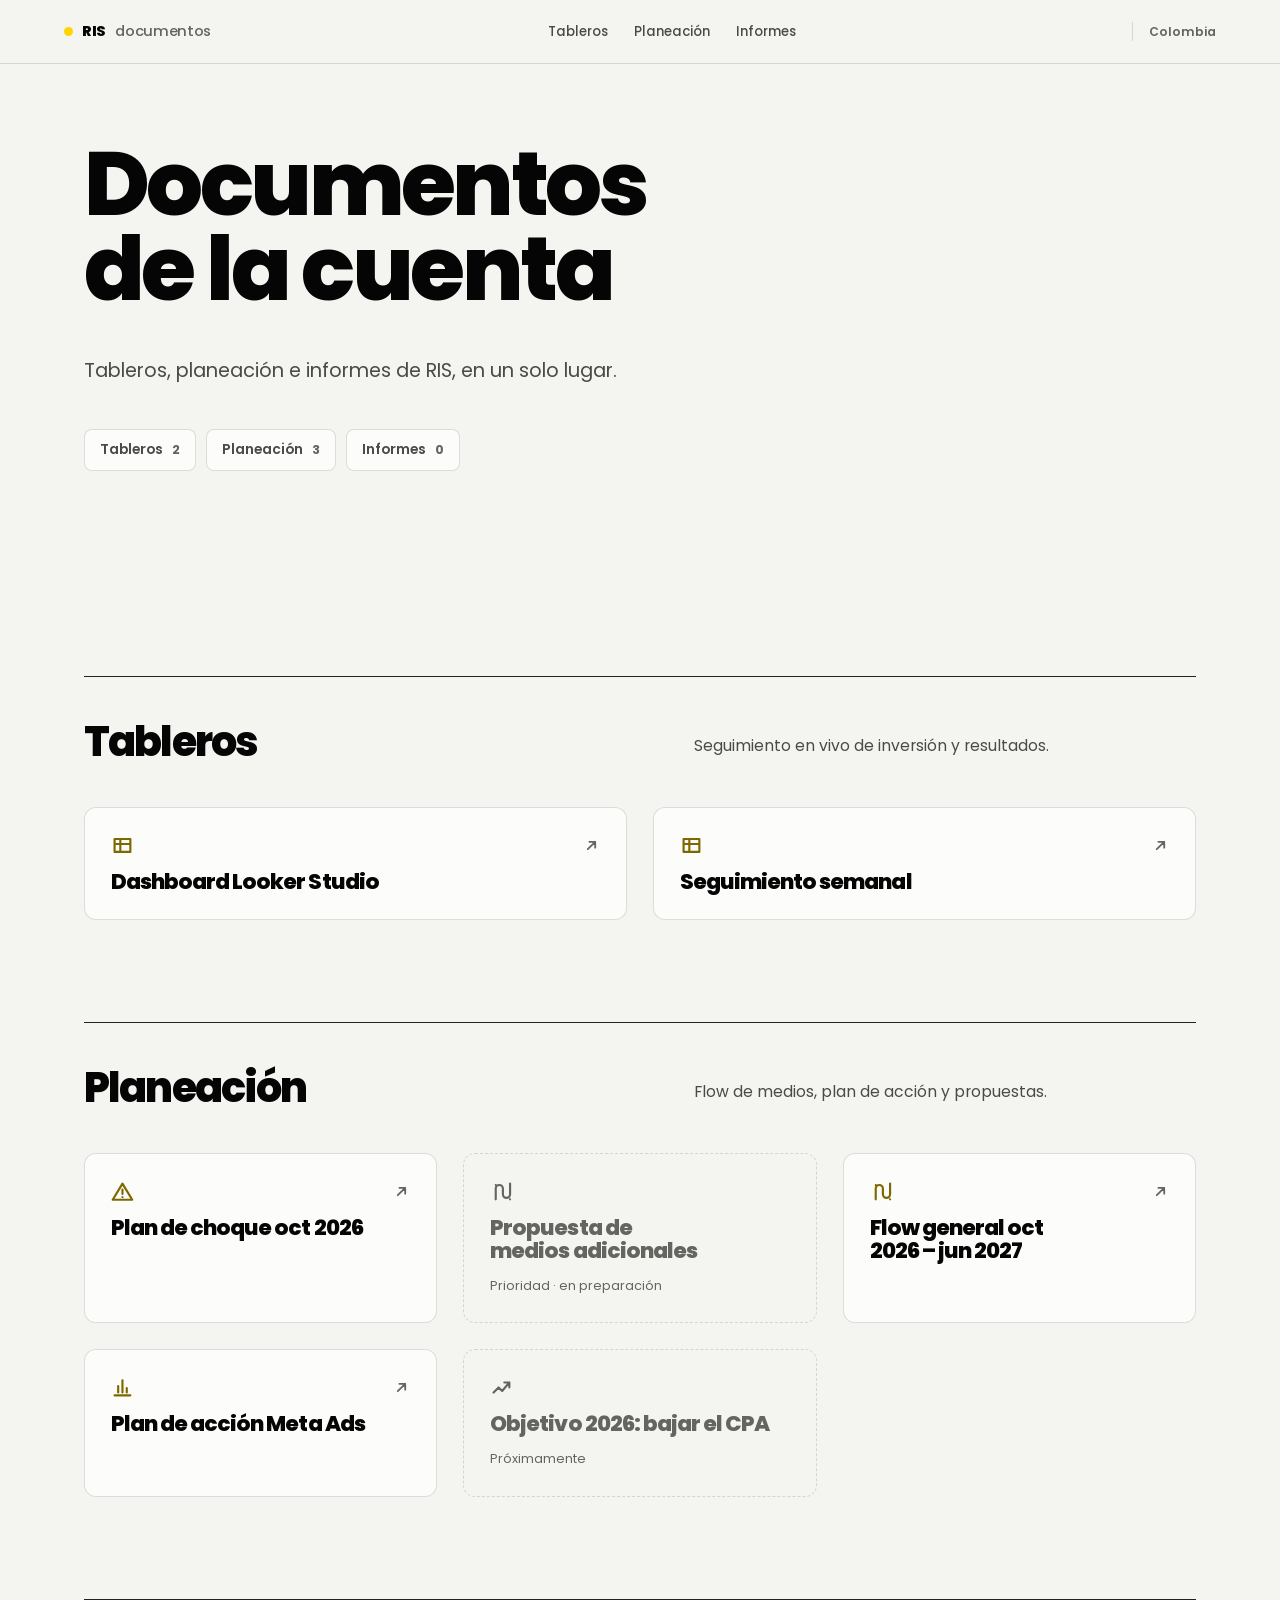
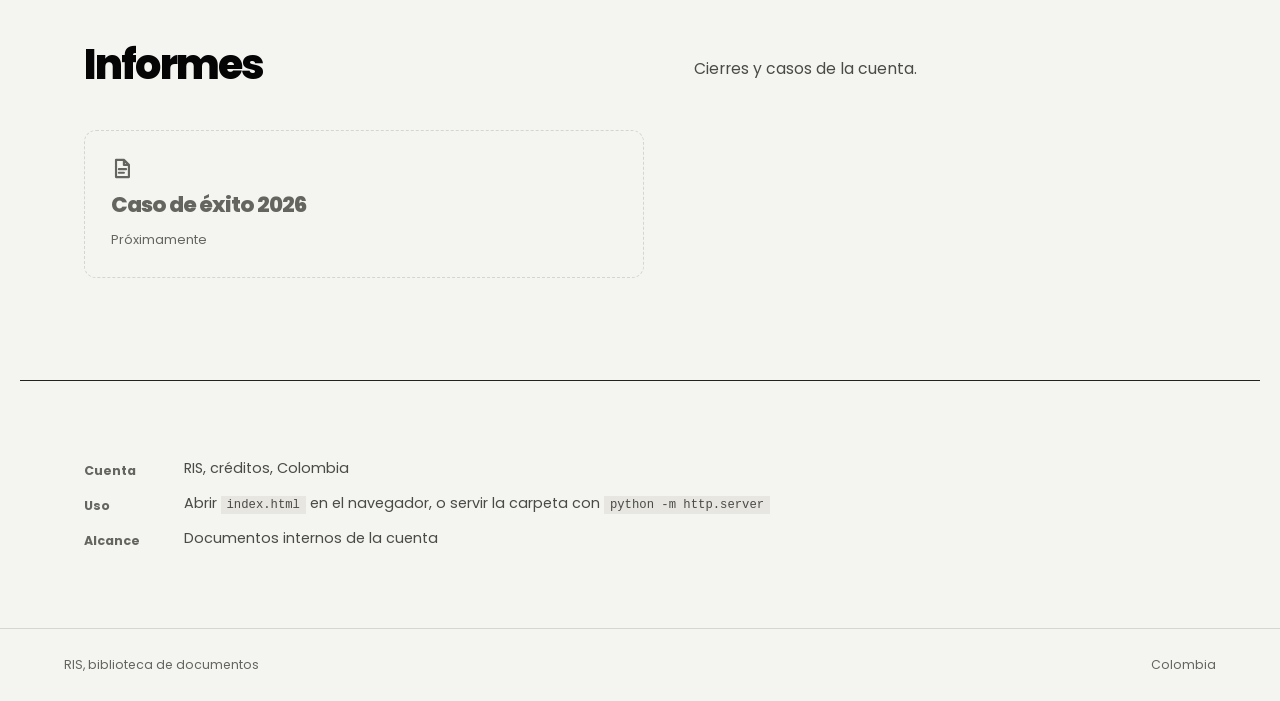
==== index.html @ c2293493 "Agrega el plan de choque de octubre y actualiza los datos del reporte semanal - plan-de-choque.html:" ====
<!doctype html>
<html lang="es">
<head>
  <meta charset="utf-8">
  <meta name="viewport" content="width=device-width, initial-scale=1">
  <meta name="description" content="Índice de los documentos y tableros de la cuenta RIS.">
  <meta name="robots" content="noindex, nofollow">
  <meta name="theme-color" content="#f4f4f1">
  <title>RIS | Documentos</title>
  <link rel="preconnect" href="https://fonts.gstatic.com" crossorigin>
  <link rel="stylesheet" href="https://fonts.googleapis.com/css2?family=Poppins:wght@400;500;600;700;800&display=swap">
  <link rel="stylesheet" href="assets/css/adcom.css">
  <script defer src="assets/js/adcom.js"></script>
<link rel="icon" type="image/png" href="[data-uri]">
</head>
<body>
<a class="skip-link" href="#top">Ir a los documentos</a>

<header class="masthead">
  <a class="wordmark" href="index.html"><i></i>RIS <span>documentos</span></a>
  <nav aria-label="Documentos">
    <a href="#tableros">Tableros</a>
    <a href="#planeacion">Planeación</a>
    <a href="#informes">Informes</a>
  </nav>
  <span class="stamp">Colombia</span>
</header>

<main id="top">

<section class="opening wrap">
  <h1>Documentos de la cuenta</h1>
  <p class="lede">Tableros, planeación e informes de RIS, en un solo lugar.</p>
  <nav class="categorias" aria-label="Categorías de documentos">
    <a href="#tableros">Tableros <b>2</b></a>
    <a href="#planeacion">Planeación <b>5</b></a>
    <a href="#informes">Informes <b>1</b></a>
  </nav>
</section>

<section class="grupo wrap" id="tableros">
  <div class="grupo-head">
    <h2>Tableros</h2>
    <p>Seguimiento en vivo de inversión y resultados.</p>
  </div>

  <div class="shelf">
    <a class="card card-breve" href="https://lookerstudio.google.com/reporting/60560c63-b78a-4e30-a0a8-1d5997f407c4/page/p_zu0jutvzrd" target="_blank" rel="noopener">
      <span class="card-top">
        <svg class="ico ico-lg" aria-hidden="true"><use href="#i-tabla"></use></svg>
        <svg class="ico" aria-hidden="true"><use href="#i-abrir"></use></svg>
      </span>
      <h3>Dashboard Looker Studio</h3>
    </a>

    <a class="card card-breve" href="./reporte-semanal.html">
      <span class="card-top">
        <svg class="ico ico-lg" aria-hidden="true"><use href="#i-tabla"></use></svg>
        <svg class="ico" aria-hidden="true"><use href="#i-abrir"></use></svg>
      </span>
      <h3>Seguimiento semanal</h3>
    </a>
  </div>
</section>

<section class="grupo wrap" id="planeacion">
  <div class="grupo-head">
    <h2>Planeación</h2>
    <p>Flow de medios, plan de acción y propuestas.</p>
  </div>

  <div class="shelf">
    <a class="card card-breve" href="./plan-de-choque.html">
      <span class="card-top">
        <svg class="ico ico-lg" aria-hidden="true"><use href="#i-alerta"></use></svg>
        <svg class="ico" aria-hidden="true"><use href="#i-abrir"></use></svg>
      </span>
      <h3>Plan de choque oct 2026</h3>
    </a>

    <div class="card card-breve is-empty">
      <span class="card-top">
        <svg class="ico ico-lg" aria-hidden="true"><use href="#i-ruta"></use></svg>
      </span>
      <h3>Propuesta de medios adicionales</h3>
      <p>Prioridad · en preparación</p>
    </div>

    <a class="card card-breve" href="./flow-general.html">
      <span class="card-top">
        <svg class="ico ico-lg" aria-hidden="true"><use href="#i-ruta"></use></svg>
        <svg class="ico" aria-hidden="true"><use href="#i-abrir"></use></svg>
      </span>
      <h3>Flow general oct 2026 – jun 2027</h3>
    </a>

    <a class="card card-breve" href="./ris-meta-credit-action-plan.html">
      <span class="card-top">
        <svg class="ico ico-lg" aria-hidden="true"><use href="#i-grafico"></use></svg>
        <svg class="ico" aria-hidden="true"><use href="#i-abrir"></use></svg>
      </span>
      <h3>Plan de acción Meta Ads</h3>
    </a>

    <div class="card card-breve is-empty">
      <span class="card-top">
        <svg class="ico ico-lg" aria-hidden="true"><use href="#i-tendencia"></use></svg>
      </span>
      <h3>Objetivo 2026: bajar el CPA</h3>
      <p>Próximamente</p>
    </div>
  </div>
</section>

<section class="grupo wrap" id="informes">
  <div class="grupo-head">
    <h2>Informes</h2>
    <p>Cierres y casos de la cuenta.</p>
  </div>

  <div class="shelf">
    <div class="card card-breve is-empty">
      <span class="card-top">
        <svg class="ico ico-lg" aria-hidden="true"><use href="#i-documento"></use></svg>
      </span>
      <h3>Caso de éxito 2026</h3>
      <p>Próximamente</p>
    </div>
  </div>
</section>

<section class="colophon wrap">
  <dl>
    <dt>Cuenta</dt><dd>RIS, créditos, Colombia</dd>
    <dt>Uso</dt>
    <dd>Abrir <code>index.html</code> en el navegador, o servir la carpeta con
    <code>python -m http.server</code></dd>
    <dt>Alcance</dt>
    <dd>Documentos internos de la cuenta</dd>
  </dl>
</section>

</main>

<footer class="footer">
  <span>RIS, biblioteca de documentos</span>
  <span>Colombia</span>
</footer>

</body>
</html>
---- assets/css/adcom.css ----
/* ============================================================================
   Sistema de diseño Adcom · documentos de cliente
   ----------------------------------------------------------------------------
   Poppins, el amarillo de Adcom, y DOS SUELOS: papel o tinta.

   Cada documento elige uno, en el <html>:

     <html lang="es">                      papel  (el suelo por defecto)
     <html lang="es" data-suelo="tinta">   tinta

   Los dos vienen de la casa: el framework del área digital es tinta, genius
   es papel. La estructura, la escala, los contenedores, el índice y el
   vocabulario son idénticos en los dos. Solo cambia el juego de tokens.

   LO QUE SIGUE PROHIBIDO es alternar dentro de un documento. Ese era el
   defecto de raza: oscuro, claro, oscuro, y el lector sentía que lo habían
   cambiado de sitio. Para un único momento invertido está `.slab`, una vez
   por documento, y en tinta se invierte al revés solo.

   ESTE ARCHIVO ES LA FUENTE DE VERDAD. Vive en adcom/sistema/adcom.css.
   Las copias en cada repo (assets/css/adcom.css) se generan con sync.ps1.
   No edites una copia: se sobrescribe en el siguiente sync.

   Cómo hacer un ajuste: DESIGN.md, sección "Cómo cambiar algo".
   El archivo tiene dos mitades:
     1. El vocabulario canónico. Es lo que se escribe en documentos nuevos.
     2. La capa de compatibilidad (al final). Neutraliza los nombres de clase
        de los informes viejos, para migrarlos sin reescribir su HTML.
   ========================================================================= */

/* @tokens:inicio — desde aquí hasta @tokens:fin, sync.ps1 extrae
   assets/css/adcom-tokens.css: SOLO los tokens, sin una sola regla de
   componente ni de elemento. Es lo que enlazan los documentos legados, que
   traen su propio CSS completo y no pueden recibir encima el `table`, el
   `img` ni el `h1..h4` del sistema sin que se les mueva el suelo.
   No metas reglas aquí dentro: se copian a los catorce repos. */
:root{
  /* --- marca Adcom (bloqueada, idéntica en los dos suelos) ---
     El amarillo viene del framework del área digital, que es la declaración
     canónica de la marca. Coincide con genius. El #FFC000 que aparece en
     gana, uan, yajuego y westfield es deriva y se corrige al migrar. */
  --accent:#ffd400;
  --accent-hi:#ffdf3d;          /* el amarillo al pasar el cursor */
  --accent-ink:#3d3300;         /* texto SOBRE el amarillo · 8.8:1 en los dos */

  /* ======================= SUELO PAPEL (por defecto) =======================
     Contrastes medidos, no estimados. */
  --ground:#f4f4f1;
  --fg:#050505;                 /* 18.5:1 */
  --fg-secondary:#4a4a47;       /* 8.1:1 · prosa secundaria, pasa AAA */
  --fg-muted:#656560;           /* 5.3:1 sobre el suelo y 4.7:1 sobre --sunken.
                                   Tiene que pasar en las dos: las etiquetas
                                   viven también en filas y listas activas. */
  --raised:#fcfcfa;             /* superficie elevada: la ficha */
  --sunken:#e7e6e1;             /* superficie hundida: la pista de una barra */
  --rule:rgba(5,5,5,.13);       /* regla que separa sin llamar la atención */
  --rule-strong:rgba(5,5,5,.88);/* regla que abre una sección */
  --scroll-thumb:#c6c5be;

  /* Sobre papel el amarillo de marca da 1.3:1: es inservible como texto o
     como relleno de barra. Para eso existe --accent-fg. */
  --accent-fg:#7d6800;          /* el amarillo cuando es dato o texto · 4.9:1 */
  --neg:#c2261c;                /* 5.3:1 · el dato que está mal */
  --pos:#16693a;                /* 6.1:1 · el dato que está bien */

  /* el único momento invertido de la página: el otro suelo */
  --inv-ground:#050505;
  --inv-fg:#f4f4f1;
  --inv-secondary:#aaa9a4;
  --inv-rule:rgba(244,244,241,.18);
  --inv-rule-strong:rgba(244,244,241,.85);
  --inv-accent:#ffd400;         /* sobre el slab oscuro el amarillo da 14.2:1 */

  /* --- escala de gráfico (reservada) ---
     Tres ranuras categóricas para un gráfico de varias series. NO es la
     marca: el amarillo no entra aquí, porque el lector no sabría cuándo el
     amarillo significa Adcom y cuándo significa "serie 2".
     Validada sobre todos los pares: ver DESIGN.md. */
  --serie-1:#2a78d6;
  --serie-2:#eb6834;
  --serie-3:#1baf7a;
  --serie-fg:#050505;           /* texto encima de una serie · 6.4 / 4.6 / 7.2:1 */

  /* --- rampa secuencial ---
     Para un ORDEN, no para identidades: un embudo, una escala de intensidad,
     una serie de etapas. Corre del suelo hacia el primer plano.
     Regla de texto, idéntica en los dos suelos porque la rampa siempre va en
     la misma dirección: los pasos 1 a 3 llevan --fg, el paso 4 lleva --ground.
     Medido en papel: 16.3, 11.5, 7.1 y 8.1:1. */
  --ramp-1:#e7e6e1;
  --ramp-2:#c4c3bc;
  --ramp-3:#9a9992;
  --ramp-4:#4a4a47;

  /* --- el shell de navegación lateral ---
     Mueble persistente, no contenido: los documentos de educación con menú
     lateral (rutas, tableros) llevan un riel de navegación fijo que NO seguía
     el suelo del documento en el original (sidebar negra con .main blanco), y
     aquí tampoco lo sigue. No es el mismo concepto que `.slab` — el slab es un
     momento de contenido, una vez por documento; el shell es la estructura de
     navegación, siempre presente mientras el documento tiene menú lateral.
     Contraste medido: 17.6:1, 5.6:1, 13.6:1. */
  --shell-bg:#0d0d0c;
  --shell-fg:#f4f4f1;
  --shell-fg-muted:#8a8a86;
  --shell-rule:rgba(244,244,241,.12);
  --shell-active:rgba(244,244,241,.08);

  /* --- forma ---
     Un sistema de forma con dos roles declarados, no una mezcla al gusto:
       superficies y medios  ->  --radius
       controles compactos   ->  --radius-sm
       marcas de dato        ->  0, siempre (una barra cuadrada mide mejor)
     Viene del framework del área digital (20/12px), un poco más contenido. */
  --radius:12px;
  --radius-sm:8px;

  /* --- piso tipografico ---
     Nada funcional por debajo de --fs-min, y nada de prosa por debajo de
     --fs-body-min. No era regla escrita y los informes bajaban a 9.5px en
     cabeceras de tabla y etiquetas de eje: ilegible en pantalla y peor
     impreso. El piso se fija en rem para que respete el zoom del navegador. */
  --fs-min:.75rem;              /* 12px · etiquetas, cabeceras, ejes */
  --fs-body-min:.8rem;          /* 12.8px · prosa, notas al pie, subtextos.
                                   Era .82rem. Se baja a .8 porque es lo que
                                   usa raza en sus notas de ficha, y dos
                                   decimas de pixel no son una diferencia de
                                   legibilidad: tener DOS valores para el
                                   mismo piso si lo es. */         /* 13px · prosa, notas al pie, subtextos */

  /* --- escala de titular ---
     El techo son 6rem y el tracking no baja de -.04em: por debajo de ahí las
     letras pierden su forma. Se llega a "fuerte" con TAMAÑO y peso, y con
     copy corto, no apretando el tracking. */
  --fs-display:clamp(2.6rem,7vw,6rem);
  --tk-display:-.04em;
  --lh-display:.95;


  /* --- escala de espacio ---
     Siete pasos, y cada uno tiene un trabajo. Antes había 67 valores
     verticales distintos, 40 de ellos clamp(): pares como
     clamp(18px,2.4vw,26px) y clamp(16px,2vw,26px) hacían lo mismo con 2px de
     diferencia, invisibles para el lector y caros de mantener.

     Es el mismo arreglo que el framework del área digital hizo con su
     tipografía, por la misma razón.

     La regla de jerarquía: más espacio ARRIBA de un encabezado que abajo.
     Una sección abre con --s-7 y separa su encabezado del contenido con
     --s-5, así que la apertura siempre gana. */
  --s-1:4px;                     /* dentro de una línea: icono a texto */
  --s-2:8px;                     /* dentro de un grupo: etiqueta a dato */
  --s-3:14px;                    /* elemento a elemento dentro de una ficha */
  --s-4:clamp(18px,2.4vw,26px);  /* ficha a ficha, fila a fila */
  --s-5:clamp(26px,3.4vw,44px);  /* bloque a bloque, encabezado a contenido */
  --s-6:clamp(44px,6vw,84px);    /* apertura de una sección o de una portada */
  --s-7:clamp(72px,8vw,128px);   /* entre franjas */
  --s-col:clamp(24px,4vw,64px);  /* separación entre columnas anchas */

  /* --- la tipografía ---
     Va como token para que viaje a la capa adoptable: es la señal más
     visible de que un documento es de la casa, y era justo la que no
     llegaba a los documentos que solo pueden recibir tokens. */
  --fuente:Poppins,ui-sans-serif,-apple-system,"Segoe UI",sans-serif,
    "Segoe UI Emoji","Apple Color Emoji","Noto Color Emoji";
  --fuente-mono:ui-monospace,SFMono-Regular,Menlo,Consolas,monospace;

  /* --- medida y ritmo (idéntico en los dos suelos) --- */
  --measure:68ch;               /* medida de lectura */
  --gutter:clamp(20px,5vw,72px);
  --max:1240px;
  --step:var(--s-7);            /* alias heredado del paso de franja */
  --ease:cubic-bezier(.2,.7,.3,1);
  color-scheme:light;

  /* --- alias heredados ---
     El vocabulario se escribió con --ink y --paper. Se quedan como alias de
     los roles para no reescribir catorce repos, y para que un documento que
     cambia de suelo funcione sin tocar una línea de su CSS propio. */
  --ink:var(--fg);
  --paper:var(--ground);
  --ink-secondary:var(--fg-secondary);
  --ink-muted:var(--fg-muted);
  --accent-deep:var(--accent-fg);
  --inv-text:var(--inv-fg);
  /* --- enfasis del titular ---
     Se declara como token, no como selector de ancestro: el valor que
     hereda un <em> es el del suelo MAS CERCANO, que es justo lo que
     hace falta en un documento con franjas de los dos suelos. */
  --em-fg:var(--fg);
  --em-bg:linear-gradient(transparent 58%, var(--accent) 58%);
  --em-pad:.06em

}

/* Suelo papel declarado a mano: hace falta para una franja clara dentro de un
   documento en tinta. Repite los valores de :root a propósito, porque una
   franja no puede depender de cuál sea el suelo de la página que la contiene. */
[data-suelo="papel"],[data-roles="papel"],.section-light,.s-light{
  --ground:#f4f4f1;
  --fg:#050505;
  --fg-secondary:#4a4a47;
  --fg-muted:#656560;
  --raised:#fcfcfa;
  --sunken:#e7e6e1;
  --rule:rgba(5,5,5,.13);
  --rule-strong:rgba(5,5,5,.88);
  --scroll-thumb:#c6c5be;
  --accent-fg:#7d6800;
  --neg:#c2261c;
  --pos:#16693a;
  --inv-ground:#050505;
  --inv-fg:#f4f4f1;
  --inv-secondary:#aaa9a4;
  --inv-rule:rgba(244,244,241,.18);
  --inv-rule-strong:rgba(244,244,241,.85);
  --inv-accent:#ffd400;
  --serie-1:#2a78d6;
  --serie-2:#eb6834;
  --serie-3:#1baf7a;
  --serie-fg:#050505;
  --ramp-1:#e7e6e1;
  --ramp-2:#c4c3bc;
  --ramp-3:#9a9992;
  --ramp-4:#4a4a47;
  color-scheme:light;
  /* Los alias se REDECLARAN en cada suelo a proposito. Un alias es una
     sustitucion que se resuelve donde se declara: si solo vive en :root,
     su valor queda congelado en el suelo de la raiz y una franja del otro
     suelo lo hereda ya resuelto, con el color contrario. */
  --ink:var(--fg);
  --paper:var(--ground);
  --ink-secondary:var(--fg-secondary);
  --ink-muted:var(--fg-muted);
  --accent-deep:var(--accent-fg);
  --inv-text:var(--inv-fg);
  /* --- enfasis del titular ---
     Se declara como token, no como selector de ancestro: el valor que
     hereda un <em> es el del suelo MAS CERCANO, que es justo lo que
     hace falta en un documento con franjas de los dos suelos. */
  --em-fg:var(--fg);
  --em-bg:linear-gradient(transparent 58%, var(--accent) 58%);
  --em-pad:.06em
}

/* ========================== SUELO TINTA ===================================
   Los mismos roles, resueltos contra un suelo oscuro. Se activa con
   data-suelo="tinta" en el <html>. Nada más cambia. */
[data-suelo="tinta"],[data-roles="tinta"],.section-dark,.s-dark{
  --ground:#050505;
  --fg:#f4f4f1;                 /* 18.5:1 · nunca #fff puro */
  --fg-secondary:#aaa9a4;       /* 8.7:1 · el mismo que usa el .slab de genius */
  --fg-muted:#949289;           /* 6.5:1 sobre el suelo y 4.9:1 sobre --sunken */
  --raised:#141413;
  --sunken:#262624;
  --rule:rgba(244,244,241,.18);
  --rule-strong:rgba(244,244,241,.85);
  --scroll-thumb:#3a3a37;

  /* Aquí el amarillo de marca YA es legible: 14.2:1 sobre el suelo. El
     amarillo de dato y el de marca son el mismo, y por eso este suelo se ve
     más asertivo que el papel. Es la razón de ser de este suelo. */
  --accent-fg:var(--accent);
  --neg:#ff6b6b;                /* 7.3:1 · #c2261c se queda en 3.5:1 aquí */
  --pos:#2fb574;                /* 7.7:1 · #16693a se queda en 3.0:1 aquí */

  --inv-ground:#f4f4f1;
  --inv-fg:#050505;
  --inv-secondary:#4a4a47;
  --inv-rule:rgba(5,5,5,.16);
  --inv-rule-strong:rgba(5,5,5,.88);
  --inv-accent:#7d6800;         /* aquí el slab es CLARO: el amarillo de marca
                                   daría 1.3:1 encima, así que va el profundo */

  /* los mismos tres hues, escalonados para el suelo oscuro */
  --serie-1:#3987e5;
  --serie-2:#d95926;
  --serie-3:#199e70;
  --serie-fg:#050505;           /* 5.6 / 5.3 / 6.0:1 */

  /* la misma rampa, del suelo oscuro hacia el primer plano claro.
     Medido: 13.8, 9.7, 4.9 y 8.7:1 con la misma regla de texto. */
  --ramp-1:#262624;
  --ramp-2:#3f3e3b;
  --ramp-3:#6b6a64;
  --ramp-4:#aaa9a4;

  color-scheme:dark;
  /* Los alias se REDECLARAN en cada suelo a proposito. Un alias es una
     sustitucion que se resuelve donde se declara: si solo vive en :root,
     su valor queda congelado en el suelo de la raiz y una franja del otro
     suelo lo hereda ya resuelto, con el color contrario. */
  --ink:var(--fg);
  --paper:var(--ground);
  --ink-secondary:var(--fg-secondary);
  --ink-muted:var(--fg-muted);
  --accent-deep:var(--accent-fg);
  --inv-text:var(--inv-fg);
  /* Aqui el amarillo si puede ser texto: 14.2:1 sobre el suelo. Es el
     enfasis que tenia el raza original. */
  --em-fg:var(--accent);
  --em-bg:none;
  --em-pad:0
}
/* @tokens:fin */

/* ---------------------------------------------------------------- base --- */
*,*::before,*::after{box-sizing:border-box}
html{-webkit-text-size-adjust:100%}
@media (prefers-reduced-motion:no-preference){ html{scroll-behavior:smooth} }

body{
  margin:0;
  background:var(--paper);
  color:var(--ink);
  font-family:var(--fuente);
  font-size:17px;
  line-height:1.6;
  -webkit-font-smoothing:antialiased
}

/* Las superficies que no dibujamos también son parte del diseño.
   Selección, caret, scrollbar y anillo de foco vienen con defaults del
   navegador que no pertenecen a ningún sistema. Se visten desde la paleta. */
::selection{background:var(--accent); color:var(--accent-ink)}
html{caret-color:var(--ink); accent-color:var(--ink)}
::-webkit-scrollbar{width:12px; height:12px}
::-webkit-scrollbar-track{background:var(--sunken)}
::-webkit-scrollbar-thumb{background:var(--scroll-thumb); border:3px solid var(--sunken); border-radius:99px}
::-webkit-scrollbar-thumb:hover{background:var(--ink-secondary)}
html{scrollbar-color:var(--scroll-thumb) var(--sunken); scrollbar-width:thin}
:focus-visible{outline:2px solid var(--ink); outline-offset:3px; border-radius:2px}

img{display:block; max-width:100%}
h1,h2,h3,h4{margin:0; font-weight:800; letter-spacing:-.045em; line-height:1.03; text-wrap:balance}
p{margin:0; text-wrap:pretty}
strong,b{font-weight:700}
a{color:inherit; text-decoration-thickness:1px; text-underline-offset:3px}
button,input,select,textarea{font:inherit}
.tnum{font-variant-numeric:tabular-nums}
.sr-only{position:absolute; width:1px; height:1px; padding:0; margin:-1px;
  overflow:hidden; clip:rect(0 0 0 0); white-space:nowrap; border:0}

/* Que las anclas de categoría no queden debajo de la cabecera fija. */
[id]{scroll-margin-top:88px}

.skip-link{
  position:fixed; top:10px; left:10px; z-index:120; transform:translateY(-180%);
  background:var(--accent); color:var(--accent-ink); padding:12px 18px;
  border-radius:var(--radius-sm);
  font-weight:600; font-size:.85rem; text-decoration:none
}
.skip-link:focus{transform:translateY(0)}

/* ------------------------------------------------------------- cabecera --- */
.masthead{
  position:sticky; top:0; z-index:60;
  display:flex; align-items:center; justify-content:space-between; gap:24px;
  height:64px; padding-inline:var(--gutter);
  background:color-mix(in srgb, var(--paper) 86%, transparent);
  backdrop-filter:blur(14px); -webkit-backdrop-filter:blur(14px);
  border-bottom:1px solid var(--rule)
}
.wordmark{
  display:inline-flex; align-items:center; gap:9px; text-decoration:none;
  font-weight:800; font-size:.92rem; letter-spacing:-.02em; white-space:nowrap
}
.wordmark i{width:9px; height:9px; border-radius:50%; background:var(--accent); flex:0 0 auto}
.wordmark img{height:20px; width:auto; flex:0 0 auto}
.wordmark span{color:var(--ink-muted); font-weight:500}
.masthead nav{display:flex; gap:var(--s-4); font-size:.83rem; font-weight:500; min-width:0}
.masthead nav a{color:var(--ink-secondary); text-decoration:none; white-space:nowrap;
  transition:color .2s var(--ease)}
.masthead nav a:hover{color:var(--ink)}
.masthead nav a[aria-current]{color:var(--ink); font-weight:700}
.masthead .stamp{font-size:.76rem; font-weight:600; color:var(--ink-muted);
  border-left:1px solid var(--rule); padding-left:16px; white-space:nowrap}
@media (max-width:1000px){ .masthead nav{display:none} }
@media (max-width:520px){ .masthead .stamp{display:none} }

/* volver al índice desde un documento interno */
.al-indice{
  display:inline-flex; align-items:center; gap:8px; text-decoration:none;
  font-size:.82rem; font-weight:700; color:var(--ink-secondary);
  transition:color .2s var(--ease)
}
.al-indice:hover{color:var(--ink)}

/* --------------------------------------------------------------- iconos ---
   Iconos DIBUJADOS, no glifos. Un `↗` o un `!` de texto se renderiza con la
   fuente de cada sistema: cambia de peso, de tamaño y a veces sale en color de
   emoji. Un icono del sistema tiene un solo trazo y hereda el color del texto.

   El juego vive en adcom.js, que inyecta un <symbol> por icono una sola vez.
   Se usa así, y el rótulo de texto SIEMPRE va al lado:

     <span class="go">Abrir <svg class="ico" aria-hidden="true">
       <use href="#i-abrir"></use></svg></span>

   Si el JS no corre no hay icono, y no pasa nada: son decorativos y el texto
   dice lo mismo. Por eso van aria-hidden y nunca solos. */
.ico{
  width:1em; height:1em; flex:0 0 auto;
  fill:none; stroke:currentColor; stroke-width:1.7;
  stroke-linecap:round; stroke-linejoin:round;
  vertical-align:-.12em
}
.ico-sm{width:.85em; height:.85em}
.ico-lg{width:1.35em; height:1.35em; stroke-width:1.5}

/* -------------------------------------------------------------- botones ---
   Rectangulares, como todo el sistema. El primario es tinta llena (papel
   sobre tinta, 18.5:1); el fantasma es una regla. Ninguno usa el amarillo
   de fondo: a 1.3:1 el borde del botón desaparecería. */
.button{
  display:inline-flex; align-items:center; justify-content:center; gap:10px;
  min-height:46px; padding:0 20px; border:1px solid var(--ink);
  border-radius:var(--radius-sm);
  font-size:.86rem; font-weight:700; text-decoration:none; cursor:pointer;
  white-space:nowrap;
  transition:background .2s var(--ease), color .2s var(--ease)
}
.button-primary{background:var(--accent); border-color:var(--accent); color:var(--accent-ink)}
.button-primary:hover{background:var(--accent-hi); border-color:var(--accent-hi)}
.button-ghost{background:none; color:var(--ink)}
.button-ghost:hover{background:var(--sunken)}
.button[disabled]{opacity:.45; cursor:not-allowed}
.acciones{display:flex; flex-wrap:wrap; gap:12px}

/* -------------------------------------------------------------- franjas ---
   Un documento largo se lee mejor por capítulos, y la franja ES el capítulo:
   una sección que declara su propio suelo y lo pinta de borde a borde.

     <section class="franja" data-suelo="tinta">
       <div class="wrap"> ... </div>
     </section>

   Los tokens se heredan, así que todo lo de adentro (fichas, barras, tablas,
   gráficos, el amarillo de dato) resuelve con el contraste correcto sin
   escribir una regla más.

   LA REGLA: la franja es un ritmo, no un parche.
     · Alterna de forma regular, no aleatoria. Si el lector no puede predecir
       el patrón, siente que lo cambiaron de sitio: ese era el problema de
       raza, no el color.
     · Cada franja tiene contenido para leerse como capítulo. Dos párrafos en
       otro suelo no son un capítulo, son una raya.
     · Dos franjas seguidas del mismo suelo son una sola franja.
     · El `.slab` es otra cosa: un momento invertido dentro de una franja, una
       vez por documento. No se usan los dos para lo mismo. */
/* Declarar el suelo y PINTARLO son dos cosas distintas, y hacen falta las
   dos por separado.

   `data-suelo` hace las dos: es para una franja, que pinta su suelo de borde
   a borde. `data-roles` solo declara: es para un panel que YA tiene su
   propio fondo -- una tarjeta con un blanco translucido, una fila de tabla
   con su tinte -- y que lo unico que necesita es que los roles de dentro
   (--fg, --fg-muted, --rule) se resuelvan contra ese fondo y no contra el de
   la pagina.

   Sin esta distincion, marcar una tarjeta para arreglarle el texto le
   repintaba el fondo. Medido: en una pasada sobre el corpus eso empeoro
   quince documentos, uno de ellos en 167 defectos. */
[data-suelo],.section-dark,.section-light,.s-dark,.s-light{
  background:var(--ground); color:var(--fg)
}
.franja{padding-block:var(--step)}
/* la primera franja del documento arranca pegada a la cabecera */
main > .franja:first-child{padding-top:var(--s-6)}

/* ----------------------------------------------------------- estructura --- */
.wrap{max-width:var(--max); margin-inline:auto; padding-inline:var(--gutter)}
.band{padding-block:var(--step)}
.band + .band{padding-top:0}
.lede{max-width:var(--measure); color:var(--ink-secondary); font-size:1.075rem}
.note{max-width:var(--measure); color:var(--ink-muted); font-size:.9rem; line-height:1.55}
.head{margin-bottom:var(--s-5)}
.head h2{font-size:clamp(1.9rem,4.2vw,3.4rem); max-width:20ch}
.head .lede{margin-top:18px}
.divider{border:0; border-top:1px solid var(--rule-strong); margin:0 0 var(--s-5)}

/* ------------------------------------------------------------- portada --- */
.opening{padding-top:var(--s-6); padding-bottom:var(--step)}
/* El titular de portada usa la escala de display: grande, pesado y corto.
   `text-wrap:balance` reparte las líneas, así que no hace falta partirlo a
   mano con <br>. */
.opening h1,.display{
  font-size:var(--fs-display);
  letter-spacing:var(--tk-display);
  line-height:var(--lh-display);
  max-width:18ch
}
/* --------------------------------------------------------------- énfasis ---
   Una palabra destacada dentro de un titular. Nunca con otra familia ni con
   una itálica suelta: eso se lee como error, no como énfasis.

   Cada suelo lleva su versión, y no por gusto:
     papel  ->  subrayado de acento. El amarillo da 1.3:1 como texto aquí.
     tinta  ->  el amarillo directo. Da 14.2:1, y es el énfasis que tenía el
                raza original ("Tres resultados posibles" en amarillo). */
/* Sin lista de clases de contenedor. La lista anterior nombraba doce
   envoltorios (.opening, .head, .hero, .trends-hero, .s-head...) y por eso
   fallaba: el <em> de `section.rule-intro` en raza no estaba en la lista, se
   quedaba sin regla y salia en italica suelta, que es justo lo que el sistema
   prohibe. Mantener una lista de nombres de contenedor ES el problema de los
   ochenta documentos con ochenta nombres. Un <em> dentro de un titular es un
   enfasis, y punto. */
:is(h1,h2,h3,.display) em,.portada h1 em{
  font-style:normal;
  color:var(--em-fg);
  background:var(--em-bg);
  padding-inline:var(--em-pad);
  box-decoration-break:clone; -webkit-box-decoration-break:clone
}
.opening .lede{margin-top:var(--s-5); font-size:clamp(1.05rem,1.55vw,1.22rem);max-width:var(--measure)}
.opening-meta{
  display:flex; flex-wrap:wrap; gap:22px var(--s-col);
  margin-top:var(--s-5); padding-top:22px; border-top:1px solid var(--rule);
  font-size:.82rem; color:var(--ink-muted)
}
.opening-meta div{display:grid; gap:3px}
.opening-meta b{font-weight:700; color:var(--ink); font-size:1.05rem;
  font-variant-numeric:tabular-nums; letter-spacing:-.03em}

/* =========================================================================
   ÍNDICE CON CATEGORÍAS
   La navegación de categorías no es decoración: lleva el conteo real y salta
   al grupo. Por eso se queda, mientras que la etiqueta numerada (01/02/03)
   se fue: el orden de los grupos no le dice nada al lector.
   ========================================================================= */
.categorias{
  display:flex; flex-wrap:wrap; gap:10px;
  margin-top:var(--s-5)
}
.categorias a{
  display:inline-flex; align-items:baseline; gap:9px; text-decoration:none;
  padding:9px 15px; border:1px solid var(--rule); border-radius:var(--radius-sm);
  background:var(--raised);
  font-size:.86rem; font-weight:600; color:var(--ink-secondary);
  transition:border-color .2s var(--ease), color .2s var(--ease)
}
.categorias a:hover{border-color:var(--ink); color:var(--ink)}
.categorias a b{font-weight:700; font-size:.78rem; color:var(--ink-muted);
  font-variant-numeric:tabular-nums}
.categorias a:hover b{color:var(--accent-deep)}
/* la categoría que el lector tiene en pantalla. adcom.js pone el atributo. */
.categorias a[aria-current]{border-color:var(--ink); color:var(--ink);
  box-shadow:inset 0 -2px 0 var(--accent)}
.categorias a[aria-current] b{color:var(--accent-deep)}

/* un grupo de documentos: la categoría */
.grupo{padding-block:var(--step)}
.grupo + .grupo{padding-top:0}
.grupo-head{
  display:grid; gap:14px; align-items:end;
  padding-top:var(--s-5); margin-bottom:var(--s-5);
  border-top:1px solid var(--rule-strong)
}
.grupo-head h2{font-size:clamp(1.6rem,3.4vw,2.6rem)}
.grupo-head p{max-width:var(--measure); color:var(--ink-secondary); font-size:.98rem}
@media (min-width:900px){
  .grupo-head{grid-template-columns:minmax(0,1fr) minmax(0,.9fr);
    gap:var(--s-col)}
  .grupo-head p{padding-bottom:.35em}
}

/* @tipografia:inicio — la UNICA regla de elemento desnudo de la capa
   adoptable, y va aquí a propósito.

   El resto de esta capa está acotado por clase porque un documento legado
   trae sus tablas, sus titulares y sus tarjetas ya resueltos, y una regla
   sobre `table` o `img` le movería cosas que estaban bien. La familia del
   cuerpo es distinta: es precisamente lo que se quiere estandarizar, y es la
   señal más visible de que un documento pertenece a la casa. Un documento
   que declare su propia familia sigue ganando, porque su hoja carga después.

   Hace falta enlazar la fuente en el <head> del documento:
     <link rel="preconnect" href="https://fonts.gstatic.com" crossorigin>
     <link rel="stylesheet" href="https://fonts.googleapis.com/css2?family=Poppins:wght@400;500;600;700;800&display=swap">
   Sin el enlace, la pila cae en la del sistema operativo y no falla nada,
   pero el documento no se ve de la casa. */
body{font-family:var(--fuente)}
/* En el telefono una tabla ancha se desplaza DENTRO DE SI, no arrastra la
   pagina. El sistema le pone min-width:620px para que las columnas no se
   aplasten, y eso, sin contenedor propio, sacaba el cuerpo entero de la
   ventana: medido, 390px de ventana contra 636 de tabla. Convertida en su
   propio contenedor de scroll, la regla de los 620 sigue valiendo y el
   cuerpo deja de moverse.

   Va aqui, en la capa adoptable, porque los documentos que mas tablas tienen
   son justo los que solo pueden recibir tokens. */
@media (max-width:560px){
  table{display:block; overflow-x:auto; -webkit-overflow-scrolling:touch}
}
/* El navegador le da a <small> el 80% del tamano heredado, asi que dentro de
   una etiqueta que ya esta en el piso (12px) cae a 10px. El piso deja de ser
   un piso. Se fija: <small> es letra pequena, no letra ilegible.

   Es el segundo y ultimo selector de elemento desnudo de esta capa, y va por
   la misma razon que el primero: corrige algo que el documento no eligio,
   sino que heredo del navegador. */
small{font-size:var(--fs-min)}
/* @tipografia:fin */

/* @portada:inicio — sync.ps1 copia desde aquí hasta @portada:fin al final de
   adcom-tokens.css, para que un documento legado pueda adoptar la portada sin
   recibir la capa de componentes completa. Todo va acotado por clase o por el
   atributo canónico de suelo: ni un selector de elemento desnudo. */

/* Un suelo declarado tiene que PINTARSE. En adcom.css eso lo hace la regla de
   franja del vocabulario base, que un documento legado no recibe. Sin ella,
   data-suelo="tinta" cambia los tokens (el texto se vuelve claro) pero nadie
   pinta el fondo: queda texto claro sobre blanco. Va solo el ATRIBUTO
   canónico, no los nombres de clase heredados, porque un documento legado
   recibe data-suelo únicamente donde se lo pongo a mano. */
[data-suelo]{background:var(--ground); color:var(--fg)}

/* -------------------------------------------------------------- portada ---
   La portada del documento: la pieza que fija el carácter. Titular grande, el
   amarillo como marcador sobre UNA PARTE del titular, entradilla, acciones, la
   tira de cifras y la pieza gráfica al lado.

   Estaba escrita en raza/styles.css, en un repo solo. Por eso ningún otro
   documento se le parecía. Aquí es vocabulario.

   Son DOS niveles, como cualquier franja del sistema:
     .portada       sangra de borde a borde y pinta su suelo
     .portada-wrap  acota el contenido a --max y lo centra
   Meter la rejilla directamente en .portada deja el contenido pegado a los
   bordes de la pantalla, y poner el max-width en la columna de texto la
   centra DENTRO de su columna, que no es lo mismo. */
.portada{
  /* El inset horizontal va AQUI, en el elemento que pinta: el contenido no
     debe tocar nunca el borde de la pintura. Si el canal se pone en el
     envoltorio, el fondo llega hasta el borde y el detector lo canta.
     Simetrico: una portada que es solo titular no puede dejar una franja
     vacia debajo. Cuando hay cifras, son ellas las que agregan su aire. */
  padding:var(--s-6) var(--gutter);
  background:var(--ground); color:var(--fg)
}
.portada-wrap{
  max-width:var(--max); margin-inline:auto;
  display:grid; gap:var(--s-col); align-items:end;
  grid-template-columns:minmax(0,1fr) minmax(0,.62fr)
}
/* Sin pieza gráfica la copia toma todo el ancho, sin dejar una columna vacía
   ni obligar a buscar una foto de relleno. */
.portada-wrap:not(:has(.portada-visual)){grid-template-columns:minmax(0,1fr)}
.portada-copy{min-width:0}

/* El antetítulo: cliente y tipo de documento. Ubica, no compite. */
/* Corto, siempre: en mayúsculas la lectura se degrada con la longitud. Si no
   cabe en unas tres palabras, la fecha y el detalle van en la entradilla. */
.portada-kicker{
  display:block; margin-bottom:var(--s-4);
  font-size:.78rem; font-weight:600;
  color:var(--fg-muted)
}
.portada h1{
  font-size:var(--fs-display);
  letter-spacing:var(--tk-display);
  line-height:var(--lh-display);
  max-width:18ch
}
/* El marcador amarillo. Arranca al 58% de la altura para que se lea como
   trazo y no como fondo, y clona la decoración para cortarse bien al pasar
   de línea. El <em> NO es énfasis tipográfico: es el marcador. */
.portada-lede{
  max-width:var(--measure); margin-top:var(--s-5);
  color:var(--fg-secondary); font-size:clamp(1.05rem,1.55vw,1.22rem)
}
.portada-lede b{color:var(--fg)}
.portada-acciones{display:flex; flex-wrap:wrap; gap:12px; margin-top:var(--s-5)}

/* La tira de cifras es OPCIONAL, y la excepcion antes que la regla.
   Va solo cuando el documento tiene dos o tres cifras que son su titular:
   la inversion, el cumplimiento, el CPL. Si hay que estrujarse para llenarla
   ("1 vista por pieza"), no va. La portada aloja el titulo; los datos se
   rinden mas abajo, donde tienen su tabla y su contexto.

   En rejilla y no en flex, para que las columnas midan igual y el aire entre
   ellas sea real: en flex, dos cifras largas se tocaban. */
.portada-cifras{
  display:grid; gap:var(--s-5) var(--s-6);
  grid-template-columns:repeat(auto-fit,minmax(min(100%,160px),1fr));
  margin:var(--s-6) 0 0; padding-top:var(--s-5);
  border-top:1px solid var(--rule)
}
.portada-cifras div{display:grid; gap:3px; min-width:0; padding:0; background:none; border:0}
.portada-cifras dt{font-size:.82rem; color:var(--fg-muted); font-weight:500; order:2}
.portada-cifras dd{
  margin:0; color:var(--fg); font-size:1.35rem; font-weight:800;
  letter-spacing:-.02em; order:1
}
/* La línea de apoyo de una cifra (contra qué se compara). Dentro del dd, para
   que quede pegada a su número. Los informes la traían en
   rgba(255,255,255,.35): 3.05:1 sobre el suelo oscuro. */
.portada-cifras dd small{
  display:block; margin-top:4px;
  font-size:.8rem; font-weight:400; letter-spacing:0; color:var(--fg-muted)
}
.portada-cifras dd small b{color:var(--fg-secondary); font-weight:700}

.portada-visual{position:relative; min-height:0; display:grid; place-items:center}
.portada-pieza{width:min(100%,420px); z-index:1}
/* Los anillos: forma, y quietos. Una rotación infinita no informa nada. */
.orbita{
  position:absolute; border:1px dashed var(--rule); border-radius:50%;
  pointer-events:none
}
.orbita-1{width:min(92%,520px); aspect-ratio:1}
.orbita-2{width:min(112%,640px); aspect-ratio:1}
@media (max-width:820px){
  .portada-wrap{grid-template-columns:minmax(0,1fr); align-items:start}
  .portada-pieza{max-width:420px}
  .orbita{display:none}
}
@media print{
  .portada-wrap{grid-template-columns:minmax(0,1fr)}
  .portada-acciones,.orbita{display:none}
}
/* @portada:fin */

/* @cuerpo:inicio — componentes de CUERPO adoptables. Igual que la portada:
   todo acotado por clase, ni un selector de elemento desnudo, y con nombres
   nuevos (cero colision comprobada) para que el CSS propio del documento no
   tenga con quien pelear.

   Estos son los patrones que el censo encontro repetidos en mas de la mitad
   de los documentos, cada uno escrito a mano y distinto:
     etiqueta/chip 90%, ficha 87%, cifra 65%, tabla 63%, titulillo 58%,
     aviso 54%. */

/* ------------------------------------------------- titulillo de seccion ---
   Abre una seccion. Es tipografia, NO una pastilla de color: gana lo tenia
   como recuadro amarillo en mayusculas y eso compite con el titular de la
   portada en vez de subordinarse a el. El amarillo va en el <em>, igual que
   en la portada, y sobre una parte.

     <div class="titulo-seccion">
       <h2>Donde se puso <em>la plata</em></h2>
       <p>El complemento del titular, si hace falta.</p>
     </div>

   El parrafo va al lado en pantalla ancha, no debajo: es complemento del
   titular y tiene que leerse con el. */
.titulo-seccion{
  display:grid; gap:var(--s-4) var(--s-col); align-items:start;
  grid-template-columns:minmax(0,1fr);
  margin:0 0 var(--s-5)
}
.titulo-seccion:has(> p){grid-template-columns:minmax(0,1.15fr) minmax(0,.85fr)}
.titulo-seccion h2{
  margin:0; font-size:clamp(1.6rem,3.4vw,2.6rem);
  letter-spacing:-.035em; line-height:1.05; max-width:22ch; text-wrap:balance
}
.titulo-seccion > p{
  margin:0; max-width:46ch; color:var(--fg-secondary);
  font-size:clamp(.95rem,1.2vw,1.05rem); align-self:end
}
.titulo-seccion > p b{color:var(--fg)}

/* -------------------------------------------------------------- la ficha ---
   Superficie elevada con una regla fina. Se distingue por eso, NO por una
   franja de color al borde ni por un fondo hundido: un fondo igual al de la
   pagina no eleva nada, y la franja sobre esquina redonda se lee como
   pestana suelta.

     <article class="panel-dato"> … </article>
     <article class="panel-dato es-acento"> … </article>   una sola por grupo */
.panel-dato{
  background:var(--raised); border:1px solid var(--rule);
  border-radius:var(--radius); padding:var(--s-5)
}
/* El acento se aplica al RELLENO, no al borde: una ficha amarilla entera
   destaca de verdad, y su texto tiene pareja definida (--accent-ink, 8.8:1).
   Se usa una vez por grupo, si no deja de destacar. */
.panel-dato.es-acento{
  background:var(--accent); border-color:var(--accent); color:var(--accent-ink)
}
.panel-dato.es-acento :is(h2,h3,h4,strong,b){color:var(--accent-ink)}

/* --------------------------------------------------------- tira de cifras ---
   Dos o tres cifras en fila, con una regla arriba. Las mismas reglas que la
   tira de la portada, para que una cifra se lea igual en toda la casa. */
.tira-cifras{
  display:grid; gap:var(--s-5) var(--s-6);
  grid-template-columns:repeat(auto-fit,minmax(min(100%,160px),1fr));
  margin:var(--s-5) 0 0; padding-top:var(--s-5);
  border-top:1px solid var(--rule)
}
.tira-cifras div{display:grid; gap:3px; min-width:0}
.tira-cifras dt{font-size:var(--fs-min); color:var(--fg-muted); font-weight:500; order:2}
.tira-cifras dd{
  margin:0; color:var(--fg); font-size:clamp(1.3rem,2.4vw,1.9rem);
  font-weight:800; letter-spacing:-.02em; order:1
}
.tira-cifras dd small{
  display:block; margin-top:4px; font-size:var(--fs-body-min);
  font-weight:400; letter-spacing:0; color:var(--fg-muted)
}
.tira-cifras dd small b{color:var(--fg-secondary); font-weight:700}

/* ------------------------------------------------------------- el rotulo ---
   La etiqueta corta: un estado, un canal, un periodo. En minuscula: en
   versales la lectura se degrada, y estas acaban llevando frases. */
.rotulo{
  display:inline-block; padding:4px 10px;
  border:1px solid var(--rule); border-radius:var(--radius-sm);
  font-size:var(--fs-min); font-weight:600; color:var(--fg-secondary);
  background:var(--raised)
}
.rotulo.es-acento{background:var(--accent); border-color:var(--accent); color:var(--accent-ink)}
.rotulo.es-bien{color:var(--pos)}
.rotulo.es-mal{color:var(--neg)}

/* ------------------------------------------------------------- el aviso ---
   Lo que hay que leer aunque se salte el resto. Enmarcado con el acento
   COMPLETO, no con una barra lateral gruesa: la barra sobre esquina redonda
   se lee como pestana, y es un patron fechado. */
.bloque-aviso{
  border:1px solid var(--accent); border-radius:var(--radius);
  padding:var(--s-5); background:var(--raised); color:var(--fg-secondary)
}
.bloque-aviso :is(h2,h3,h4){margin:0 0 8px; font-size:1.05rem; color:var(--fg)}
.bloque-aviso b,.bloque-aviso strong{color:var(--fg)}

/* ------------------------------------------------------------- la tabla ---
   Abierta. Sin caja, sin esquina redonda, sin cabecera de relleno oscuro:
   la estructura la da la regla bajo el encabezado. El relleno oscuro con
   texto en rol es lo que producia cabeceras invisibles al imprimir. */
.tabla-abierta{overflow-x:auto; margin:var(--s-5) 0}
.tabla-abierta table{width:100%; border-collapse:collapse}
.tabla-abierta th{
  text-align:left; font-size:var(--fs-min); font-weight:700; color:var(--fg-muted);
  text-transform:none; padding:0 14px 12px 0;
  border-bottom:1px solid var(--rule-strong); white-space:nowrap
}
.tabla-abierta td{
  padding:12px 14px 12px 0; color:var(--fg-secondary);
  border-bottom:1px solid var(--rule); vertical-align:top
}
.tabla-abierta tr:last-child td{border-bottom:0}
.tabla-abierta .es-total td{color:var(--fg); font-weight:800; border-top:1px solid var(--rule-strong)}
/* Las marcas de dato no redondean: una barra cuadrada mide mejor. */
.tabla-abierta .barra{height:6px; background:var(--sunken); border-radius:0}
.tabla-abierta .barra i{display:block; height:100%; background:var(--accent-fg)}

@media (max-width:820px){
  .titulo-seccion:has(> p){grid-template-columns:minmax(0,1fr)}
}
/* @cuerpo:fin */

/* --------------------------------------------------------------- fichas --- */
.shelf{display:grid; gap:var(--s-4);
  grid-template-columns:repeat(auto-fit,minmax(min(100%,290px),1fr))}
/* Una categoría con un solo documento no lo estira a todo el ancho: sigue
   siendo una ficha, no un cartel. */
.shelf > .card:only-child{max-width:560px}
.card{display:grid; align-content:start; gap:14px; padding:var(--s-5);
  background:var(--raised); border:1px solid var(--rule); border-radius:var(--radius);
  text-decoration:none; color:inherit;
  transition:border-color .25s var(--ease), transform .25s var(--ease)}
@media (prefers-reduced-motion:no-preference){
  a.card:hover{transform:translateY(-3px); border-color:var(--ink)}
}
a.card:focus-visible{border-color:var(--ink)}
/* la clase de documento, que es lo que el lector busca primero */
.card .kind{font-size:.78rem; font-weight:700; color:var(--ink-muted)}
.card h2,.card h3{font-size:clamp(1.28rem,2.1vw,1.75rem)}
.card p{color:var(--ink-secondary); font-size:var(--fs-body-min)}
/* los datos del documento, no una fila de tarjetas dentro de la tarjeta */
.card dl{display:flex; flex-wrap:wrap; gap:14px 24px; margin:4px 0 0; padding-top:16px;
  border-top:1px solid var(--rule)}
.card dl > div{min-width:0}
.card dt{font-size:.75rem; color:var(--ink-muted); font-weight:600}
.card dd{margin:3px 0 0; font-weight:700; font-size:.95rem; font-variant-numeric:tabular-nums;
  letter-spacing:-.02em}
.card .go{display:inline-flex; align-items:center; gap:8px; font-size:.82rem; font-weight:700}
.card .go .ico,.card .go svg{transition:transform .25s var(--ease)}
@media (prefers-reduced-motion:no-preference){ a.card:hover .go svg{transform:translate(3px,-3px)} }
/* --------------------------------------------------------- ficha breve ---
   El patrón por defecto del índice: el documento y su enlace, y nada más.

   El índice NO argumenta, aloja. El lector está eligiendo a dónde ir, no
   leyendo el informe: una bajada, una fecha y tres cifras por ficha le dan
   trabajo de lectura antes de haber entrado a ningún sitio, y en una
   biblioteca de quince documentos eso convierte la puerta de entrada en un
   muro. El nombre del documento y su icono de tipo alcanzan.

     <a class="card card-breve" href="ruta-estrategica.html">
       <span class="card-top">
         <svg class="ico ico-lg" aria-hidden="true"><use href="#i-ruta"></use></svg>
         <svg class="ico" aria-hidden="true"><use href="#i-abrir"></use></svg>
       </span>
       <h3>Ruta estratégica</h3>
     </a>

   Iconos de tipo: `i-ruta` `i-grafico` `i-tendencia` `i-documento` `i-tabla`
   `i-pieza` `i-buscar` `i-reloj`.

   Regla: `.kind` O categorías, nunca los dos. Si las fichas viven dentro de un
   `.grupo` que ya se llama "Informes", repetir "Informe" en cada ficha no
   agrega nada. `.kind` es para un índice sin grupos, como el de genius. */
.card-breve{padding:var(--s-4); gap:var(--s-3)}
.card-breve h2,.card-breve h3{font-size:clamp(1.1rem,1.7vw,1.35rem)}
.card-breve .go{margin-top:2px}
/* la fila de arriba: el tipo a la izquierda, la salida a la derecha */
.card-top{
  display:flex; align-items:center; justify-content:space-between; gap:var(--s-3);
  color:var(--fg-muted)
}
.card-top .ico-lg{color:var(--accent-fg)}
.card-top .ico:last-child{transition:transform .25s var(--ease)}
@media (prefers-reduced-motion:no-preference){
  a.card:hover .card-top .ico:last-child{transform:translate(2px,-2px)}
}
.card.is-empty .card-top,.card.is-empty .card-top .ico-lg{color:var(--fg-muted)}

/* el estado vacío: existe, y dice cómo se llena */
.card.is-empty{background:none; border-style:dashed}
.card.is-empty h2,.card.is-empty h3,.card.is-empty p{color:var(--ink-muted)}

/* Toda superficie del sistema comparte el mismo redondeo. Se declara aquí en
   una lista para que no se olvide ninguna al agregar un componente: si algo
   tiene fondo o borde propio, va en esta lista o lleva --radius en su regla. */
.chart-shell,.table-wrap,.empty-state,.filters,.specific-explorer,
.universe-card,.channel-card,.journey-card,.insight-panel,.performance-panel,
.trend-chart-shell,.signal-table-wrap{border-radius:var(--radius)}
.filters select,.filters input,.reset-button,.term-button,
.opcion,.categorias a,.category-nav a,.button{border-radius:var(--radius-sm)}
/* las marcas de dato NO redondean: una barra cuadrada mide mejor */
.bar-track,.bar-track i,.share-bar,.share-bar i,.demand-track,.demand-track i,
.ranking-track,.ranking-track i,.funnel-level,.legend i,.legend-swatch,
.table-dot,.mini-month i,.signal-bars i,.channel-icon{border-radius:0}

/* ---------------------------------------------------------- menú lateral ---
   Para un documento largo de Operate (una ruta estratégica, un tablero) que
   necesita orientación constante: qué sección estoy viendo, cuántas faltan.
   Riel fijo a la izquierda, siempre oscuro (mueble, no contenido, ver los
   tokens `--shell-*`), con una topbar y el contenido normal del sistema
   adentro — el contenido SÍ sigue el suelo del documento.

     <body class="con-shell">
       <nav class="app-sidebar">
         <div class="app-sidebar-top">
           <a class="app-sidebar-brand" href="index.html"><i></i>Adcom</a>
           <div class="app-sidebar-client">
             <span class="app-sidebar-client-label">Cliente</span>
             <strong class="app-sidebar-client-name">…</strong>
             <span class="app-sidebar-client-period">…</span>
           </div>
         </div>
         <div class="app-sidebar-nav">
           <span class="app-sidebar-nav-title">Contenido</span>
           <a href="#s-reto"><b></b>El reto<small>01</small></a>
           …
         </div>
         <div class="app-sidebar-foot">Uso interno, no compartir sin autorización</div>
       </nav>
       <div class="app-main">
         <div class="app-topbar">
           <span class="app-topbar-crumb">Ruta estratégica</span>
           <span class="app-topbar-section">El reto</span>
         </div>
         <div class="app-content wrap"> … franjas, paneles, tablas normales … </div>
       </div>
     </body>

   `adcom.js` marca `.active` en el enlace de la sección visible y actualiza
   `.app-topbar-section`; sin JS el riel sigue siendo una tabla de contenidos
   funcional, solo sin el resaltado. */
body.con-shell{display:flex; align-items:stretch; min-height:100vh}

.app-sidebar{
  width:248px; flex:0 0 auto; position:sticky; top:0; align-self:flex-start;
  height:100vh; overflow-y:auto; scrollbar-width:none;
  display:flex; flex-direction:column;
  background:var(--shell-bg); color:var(--shell-fg)
}
.app-sidebar::-webkit-scrollbar{display:none}

.app-sidebar-top{padding:22px 18px 18px; border-bottom:1px solid var(--shell-rule)}
.app-sidebar-brand{
  display:inline-flex; align-items:center; gap:8px; margin-bottom:16px;
  color:var(--shell-fg); text-decoration:none; font-weight:800; font-size:.85rem
}
.app-sidebar-brand i{width:8px; height:8px; border-radius:50%; background:var(--accent); flex:0 0 auto}
.app-sidebar-client{
  padding:10px 12px; background:rgba(244,244,241,.04);
  border:1px solid var(--shell-rule); border-radius:var(--radius-sm)
}
.app-sidebar-client-label{display:block; font-size:var(--fs-min); font-weight:600; color:var(--shell-fg-muted)}
.app-sidebar-client-name{display:block; margin-top:3px; font-size:.86rem; font-weight:700; line-height:1.3}
.app-sidebar-client-period{display:block; margin-top:3px; font-size:var(--fs-min); color:var(--shell-fg-muted)}

.app-sidebar-nav{padding:14px 10px; flex:1}
.app-sidebar-nav-title{
  display:block; padding:6px 10px 8px; font-size:var(--fs-min); font-weight:700; color:var(--shell-fg-muted)
}
.app-sidebar-nav a{
  display:flex; align-items:center; gap:9px; padding:8px 10px; margin-bottom:1px;
  border-radius:var(--radius-sm); color:var(--shell-fg-muted); text-decoration:none;
  font-size:.78rem; font-weight:600; line-height:1.3;
  transition:background .15s var(--ease), color .15s var(--ease)
}
.app-sidebar-nav a b{width:6px; height:6px; border-radius:50%; background:currentColor; opacity:.4; flex:0 0 auto}
.app-sidebar-nav a small{
  margin-left:auto; padding-left:8px; font-size:var(--fs-min); font-weight:600;
  color:var(--shell-fg-muted); font-variant-numeric:tabular-nums; white-space:nowrap
}
.app-sidebar-nav a:hover{background:rgba(244,244,241,.06); color:var(--shell-fg)}
.app-sidebar-nav a.active{background:var(--shell-active); color:var(--shell-fg)}
.app-sidebar-nav a.active b{background:var(--accent); opacity:1}
.app-sidebar-nav a:focus-visible{outline:2px solid var(--accent); outline-offset:-2px}

.app-sidebar-foot{
  padding:14px 18px; border-top:1px solid var(--shell-rule);
  color:var(--shell-fg-muted); font-size:var(--fs-min); line-height:1.5
}

.app-main{flex:1; min-width:0; display:flex; flex-direction:column}
.app-topbar{
  position:sticky; top:0; z-index:40; display:flex; align-items:center; gap:10px;
  padding:14px var(--gutter);
  background:color-mix(in srgb, var(--ground) 92%, transparent);
  backdrop-filter:blur(10px); -webkit-backdrop-filter:blur(10px);
  border-bottom:1px solid var(--rule)
}
.app-topbar-crumb{color:var(--fg-muted); font-size:.8rem; font-weight:600; white-space:nowrap}
.app-topbar-section{font-weight:700; font-size:.85rem; white-space:nowrap; overflow:hidden; text-overflow:ellipsis}
.app-topbar-crumb + .app-topbar-section::before{content:"›"; margin-right:10px; color:var(--fg-muted); font-weight:400}
.app-topbar-meta{margin-left:auto; color:var(--fg-muted); font-size:.78rem; font-weight:600; white-space:nowrap}
.app-content{padding-block:var(--s-6)}

/* Bajo 900px el riel deja de ser columna: se acuesta arriba como una franja
   angosta de navegación horizontal. Sigue siendo la misma tabla de
   contenidos, solo en otra forma; no se oculta detrás de un botón que el
   lector tiene que descubrir. */
@media (max-width:900px){
  body.con-shell{flex-direction:column; min-height:0}
  .app-sidebar{
    position:sticky; top:0; z-index:50; width:100%; height:auto;
    flex-direction:row; align-items:center; overflow-x:auto; overflow-y:hidden
  }
  .app-sidebar-top{
    padding:10px 14px; border-bottom:0; border-right:1px solid var(--shell-rule);
    flex:0 0 auto; display:flex; align-items:center
  }
  .app-sidebar-brand{margin:0}
  .app-sidebar-client{display:none}
  .app-sidebar-nav{
    display:flex; align-items:center; gap:2px; padding:8px 10px; flex:0 0 auto
  }
  .app-sidebar-nav-title{display:none}
  .app-sidebar-nav a{white-space:nowrap}
  .app-sidebar-foot{display:none}
  .app-topbar{top:0}
}

/* ---------------------------------------------------------------- marco ---
   Un grupo enmarcado, con el borde en acento. Es para cuando varias piezas
   forman UNA decisión (elegir un escenario, comparar tres opciones) y hay que
   verlas como un bloque, no como tres cosas suerpas por la página.

   Se usa poco: si todo va enmarcado, el marco deja de significar. */
.marco{
  padding:var(--s-5);
  border:1px solid var(--accent);
  border-radius:var(--radius);
  background:var(--raised)
}
.marco > * + *{margin-top:var(--s-4)}
.marco-head h2,.marco-head h3{font-size:clamp(1.3rem,2.4vw,1.9rem); max-width:22ch}
.marco-head p{max-width:var(--measure); margin-top:12px; color:var(--fg-secondary);
  font-size:.93rem; line-height:1.55}
@media (min-width:900px){
  .marco-duo{display:grid; grid-template-columns:minmax(240px,.8fr) minmax(0,1.6fr);
    gap:var(--s-5); align-items:start}
  .marco-duo > * + *{margin-top:0}
}

/* ------------------------------------------------------------- opciones ---
   Un grupo de controles donde uno está elegido. El elegido va en AMARILLO
   LLENO, con --accent-ink encima (8.8:1): es el estado más visible que
   tiene el sistema, y por eso se reserva para "esto es lo que estás viendo". */
.opciones{display:grid; gap:10px; grid-template-columns:repeat(auto-fit,minmax(min(100%,150px),1fr))}
.opcion{
  display:grid; align-content:start; gap:6px; padding:14px 16px; text-align:left;
  cursor:pointer; background:var(--raised); color:var(--fg);
  border:1px solid var(--rule); border-radius:var(--radius-sm);
  transition:border-color .2s var(--ease), background .2s var(--ease)
}
.opcion:hover{border-color:var(--fg)}
.opcion > span{color:var(--fg-muted); font-size:.75rem; font-weight:700;
  font-variant-numeric:tabular-nums}
.opcion > strong{font-size:1rem; font-weight:800; letter-spacing:-.02em; line-height:1.2}
.opcion > small{color:var(--fg-secondary); font-size:.82rem; line-height:1.4}
.opcion[aria-pressed="true"],.opcion.is-active{
  background:var(--accent); border-color:var(--accent); color:var(--accent-ink)
}
.opcion[aria-pressed="true"] > span,.opcion.is-active > span,
.opcion[aria-pressed="true"] > small,.opcion.is-active > small{color:var(--accent-ink); opacity:.78}

/* ------------------------------------------------------------- paneles ---
   Prosa separada por una regla, no metida en una caja. Las cajas anidadas
   son siempre un error, y una ficha dentro de una ficha lo es dos veces. */
.duo{display:grid; gap:var(--s-5);
  grid-template-columns:repeat(auto-fit,minmax(min(100%,300px),1fr))}
.panel{padding:24px 0 0; border:0; border-top:2px solid var(--rule-strong);
  background:none; box-shadow:none; color:var(--ink)}
.panel h3{font-size:1.3rem; margin:0 0 12px}
.panel p{color:var(--ink-secondary); font-size:.96rem; margin:0 0 .8em}
.panel p:last-child{margin-bottom:0}
.panel p b{color:var(--ink)}
.panel-hi{border-top-color:var(--accent)}

/* el bloque de énfasis: una regla de acento y tipografía grande, no un cartel */
.quote{margin-top:var(--s-5); padding:var(--s-5) 0 0;
  border-top:2px solid var(--accent); background:none; color:var(--ink)}
.quote p{margin:0; max-width:24ch; font-size:clamp(1.4rem,3vw,2.2rem);
  font-weight:800; letter-spacing:-.045em; line-height:1.1}
.quote p.sub{max-width:var(--measure); margin-top:16px; font-size:1rem; font-weight:400;
  line-height:1.55; letter-spacing:0; color:var(--ink-secondary)}
.quote cite{display:block; margin-top:18px; font-style:normal; font-size:.86rem;
  font-weight:600; color:var(--ink-muted)}

/* --------------------------------------------------------------- medios ---
   Una foto con la esquina blanda se lee como PIEZA; una tabla o una barra con
   la esquina blanda solo se lee como descuido. De ahí la regla de forma:
   superficies y medios llevan --radius, las marcas de dato llevan 0. */
.media{
  position:relative; overflow:hidden; margin:0;
  border-radius:var(--radius); background:var(--sunken)
}
.media img{width:100%; height:100%; object-fit:cover; display:block}
.media-4-5 img{aspect-ratio:4/5}
.media-1-1 img{aspect-ratio:1/1}
.media-16-9 img{aspect-ratio:16/9}
/* Rótulo dentro de la pieza: sobre un velo, no sobre la foto pelada, porque
   una foto cualquiera no garantiza contraste. */
.media figcaption{
  position:absolute; inset-inline:0; bottom:0; z-index:1;
  padding:var(--s-4);
  background:linear-gradient(transparent, rgba(5,5,5,.78) 62%);
  color:#f4f4f1; font-weight:800; letter-spacing:-.03em; line-height:1.05;
  font-size:clamp(1.1rem,2.4vw,1.7rem); text-wrap:balance
}
/* Marca de la pieza: un motivo de marca, no un control. Va aria-hidden. */
.media-motif{
  position:absolute; z-index:2; top:14px; left:14px;
  display:flex; align-items:center; width:64px; height:32px; padding:4px;
  background:var(--inv-ground); border-radius:999px
}
.media-motif i{width:24px; height:24px; border-radius:50%; background:var(--accent)}

/* ------------------------------------------------------------- figuras --- */
.figure{margin:0}
.figure figcaption{margin-top:22px; padding-top:16px; border-top:1px solid var(--rule);
  color:var(--ink-muted); font-size:.88rem; max-width:var(--measure)}
.figure figcaption b{color:var(--ink)}
.axis{display:flex; justify-content:space-between; align-items:baseline; gap:16px;
  font-size:.78rem; font-weight:600; color:var(--ink-muted); margin-bottom:20px}

/* --------------------------------------------------------------- barras ---
   El gráfico del sistema. No hay librería: una pista, un relleno y el dato
   en tabular. Imprime bien, no pesa, y se lee sin leyenda. */
.bars{display:grid; gap:var(--s-4)}
.bar-row{display:grid; gap:9px}
.bar-head{display:flex; justify-content:space-between; align-items:baseline; gap:16px}
.bar-head .name{font-weight:600; font-size:.95rem}
.bar-head .val{font-weight:800; font-size:1.28rem; letter-spacing:-.04em;
  font-variant-numeric:tabular-nums}
.bar-track{position:relative; height:14px; background:var(--sunken)}
.bar-track i{display:block; height:100%; background:var(--ink); transform-origin:left center}
.bar-track i.is-over{background:var(--neg)}
.bar-track i.is-best{background:var(--accent-deep)}
.bar-mark{position:absolute; inset-block:-7px; width:1px; background:var(--rule-strong)}
.bar-foot{display:flex; justify-content:space-between; gap:16px; font-size:.76rem;
  color:var(--ink-muted)}

/* reparto: la misma gramática, en fila compacta */
.share{display:grid; gap:11px}
.share-row{display:grid; grid-template-columns:minmax(64px,84px) 1fr 44px; gap:12px;
  align-items:center; font-size:.77rem}
.share-row span{color:var(--ink-muted); font-weight:600}
.share-row b{text-align:right; font-weight:700; font-variant-numeric:tabular-nums}
.share-bar{height:10px; background:var(--sunken)}
.share-bar i{display:block; height:100%; background:var(--ink); transform-origin:left center}
.share-row.is-accent .share-bar i{background:var(--accent-deep)}

/* rango entre el mejor y el peor de una familia */
.ranges{display:grid; gap:var(--s-5)}
.range-head{display:flex; justify-content:space-between; align-items:baseline; gap:16px}
.range-head .name{font-weight:600; font-size:.95rem}
.range-head .span{font-size:.77rem; color:var(--ink-muted); font-variant-numeric:tabular-nums}
.range-track{position:relative; height:14px; background:var(--sunken); margin-top:26px}
.range-fill{position:absolute; top:0; height:14px; transform-origin:left center;
  background:linear-gradient(90deg,var(--accent-deep),var(--neg))}
.range-mark{position:absolute; inset-block:-7px; width:1px; background:var(--rule-strong)}
.range-pin{position:absolute; top:-4px; width:22px; height:22px; margin-left:-11px;
  border-radius:50%; background:var(--paper); border:3px solid var(--ink)}
.range-pin.lo{border-color:var(--accent-deep)}
.range-pin.hi{border-color:var(--neg)}
.range-pin em{position:absolute; left:50%; transform:translateX(-50%); top:-23px;
  font-style:normal; font-size:.76rem; font-weight:800;
  font-variant-numeric:tabular-nums; white-space:nowrap}
.range-foot{display:flex; justify-content:space-between; gap:20px; margin-top:12px;
  font-size:.76rem; color:var(--ink-muted)}
.range-foot b{color:var(--ink-secondary); font-weight:600}

/* -------------------------------------------------------------- gráfico ---
   Encabezado de un gráfico cualquiera, incluido Chart.js. No es una isla
   oscura ni una caja con sombra: es un título, el dibujo, y un pie que
   explica qué se está mirando. */
.chart{padding:0; border:0; background:none; box-shadow:none; color:var(--ink)}
.chart-top{display:flex; justify-content:space-between; align-items:baseline; gap:16px;
  margin-bottom:20px}
.chart-top h3{margin:0; font-size:1.05rem; font-weight:600; letter-spacing:-.02em}
.chart-hint{font-size:.78rem; font-weight:600; color:var(--ink-muted);
  text-align:right; flex:0 0 auto}
.chart-canvas{position:relative; width:100%}
.chart-foot{margin-top:20px; padding-top:16px; border-top:1px solid var(--rule);
  color:var(--ink-muted); font-size:.88rem; max-width:var(--measure); line-height:1.55}
.chart-foot b{color:var(--ink)}
/* leyenda escrita a mano cuando la del gráfico no alcanza */
.legend{display:flex; flex-wrap:wrap; gap:10px 22px; margin-bottom:18px;
  font-size:.78rem; font-weight:600; color:var(--ink-muted)}
.legend span{display:inline-flex; align-items:center; gap:8px}
.legend i{width:12px; height:12px; background:var(--ink); flex:0 0 auto}
.legend i.is-accent{background:var(--accent-deep)}
.legend i.is-neg{background:var(--neg)}
.legend i.is-mute{background:var(--sunken); border:1px solid var(--rule)}

/* ---------------------------------------------------------------- tabla --- */
.table-scroll,.table-wrap{overflow-x:auto; border:0; background:none}
table{width:100%; min-width:620px; border-collapse:collapse; font-size:.92rem}
caption{text-align:left; font-size:.88rem; color:var(--ink-muted); padding-bottom:14px}
thead th{text-align:left; font-size:.78rem; font-weight:700; color:var(--ink-muted);
  padding:0 18px 12px 0; border-bottom:1px solid var(--rule-strong)}
thead th + th{text-align:right; padding-inline:18px 0}
tbody th{text-align:left; font-weight:600; padding:16px 18px 16px 0; vertical-align:top}
tbody td{text-align:right; padding:16px 0 16px 18px; color:var(--ink-secondary);
  font-variant-numeric:tabular-nums; vertical-align:top}
tbody tr + tr th, tbody tr + tr td{border-top:1px solid var(--rule)}
tbody td b{color:var(--ink); font-weight:700}
td.is-neg,.is-neg > b{color:var(--neg)}

/* --------------------------------------------------------------- piezas ---
   Rejilla de creativos: la imagen manda, el dato va debajo. Sin etiquetas
   encima de la foto. */
.works{display:grid; gap:var(--s-4);
  grid-template-columns:repeat(auto-fill,minmax(min(100%,230px),1fr))}
.work{min-width:0}
.work figure{margin:0; position:relative; overflow:hidden; background:var(--sunken)}
.work figure img{width:100%; aspect-ratio:4/5; object-fit:cover;
  transition:transform .5s var(--ease)}
@media (prefers-reduced-motion:no-preference){ .work:hover figure img{transform:scale(1.03)} }
.work-body{padding-top:14px; display:grid; gap:7px; min-width:0}
/* los nombres de anuncio no tienen dónde partir y ensanchan la columna */
.work-body h3{font-size:.97rem; letter-spacing:-.03em; line-height:1.25; overflow-wrap:anywhere}
.work-kind{font-size:.78rem; color:var(--ink-muted); font-weight:600}
.work-body p{font-size:.86rem; color:var(--ink-secondary); line-height:1.5}
.work-stats{display:flex; flex-wrap:wrap; gap:12px 20px; padding-top:11px;
  border-top:1px solid var(--rule); font-size:.76rem; color:var(--ink-muted)}
.work-stats b{display:block; color:var(--ink); font-size:.94rem; font-weight:700;
  font-variant-numeric:tabular-nums; letter-spacing:-.02em}

/* --------------------------------------------------------------- listas ---
   Una lista larga no se arregla alargándola. Dos columnas, numeración solo
   cuando el orden significa algo, y la regla arriba del grupo, no bajo
   cada fila. */
.orders{margin:0; padding:0; list-style:none}
.orders li{display:grid; grid-template-columns:minmax(0,1fr) minmax(0,1.5fr);
  gap:var(--s-col); padding-block:var(--s-5);
  border-top:1px solid var(--rule)}
.orders li:last-child{border-bottom:1px solid var(--rule)}
.orders h3{font-size:clamp(1.1rem,1.9vw,1.45rem)}
.orders p{color:var(--ink-secondary); font-size:.93rem; max-width:54ch}
@media (max-width:760px){ .orders li{grid-template-columns:1fr; gap:10px} }

.rules{display:grid; gap:var(--s-5);
  grid-template-columns:repeat(auto-fit,minmax(min(100%,320px),1fr))}
.rule-col h3{font-size:1.45rem; padding-bottom:16px; border-bottom:2px solid var(--rule-strong)}
.rule-col.is-yes h3{border-bottom-color:var(--accent)}
.rule-col.is-no h3{border-bottom-color:var(--neg)}
.rule-col ol{margin:22px 0 0; padding:0; list-style:none; display:grid; gap:20px; counter-reset:r}
.rule-col li{counter-increment:r; display:grid; grid-template-columns:26px minmax(0,1fr); gap:14px}
.rule-col li::before{content:counter(r,decimal-leading-zero); font-size:.78rem; font-weight:700;
  color:var(--ink-muted); padding-top:.4em; font-variant-numeric:tabular-nums}
.rule-col li b{display:block; font-size:1rem; letter-spacing:-.02em; line-height:1.3}
.rule-col li p{margin-top:5px; color:var(--ink-secondary); font-size:.9rem; line-height:1.5}

/* -------------------------------------------------- el momento invertido ---
   Una vez por documento. Ni dos. */
.slab{background:var(--inv-ground); color:var(--inv-text); padding-block:var(--s-6)}
.slab h2{font-size:clamp(1.8rem,3.8vw,3rem); max-width:20ch}
.slab .lede{color:var(--inv-secondary); margin-top:18px}
.slab .divider{border-top-color:var(--inv-rule-strong)}
.slab .note{color:var(--inv-secondary)}
.calls{display:grid; gap:var(--s-5); margin-top:var(--s-5);
  grid-template-columns:repeat(3,minmax(0,1fr))}
@media (max-width:1040px){ .calls{grid-template-columns:repeat(2,minmax(0,1fr))} }
@media (max-width:700px){ .calls{grid-template-columns:1fr} }
.call{display:grid; gap:12px; align-content:start}
.call h3{font-size:1.2rem; letter-spacing:-.03em; line-height:1.22}
.call p{color:var(--inv-secondary); font-size:.93rem; line-height:1.55}
.call .verdict{display:inline-block; font-size:.8rem; font-weight:700; color:var(--inv-accent);
  border-top:2px solid var(--inv-accent); padding-top:10px; letter-spacing:-.01em}
.slab-foot{margin-top:var(--s-5); padding-top:22px; border-top:1px solid var(--inv-rule);
  color:var(--inv-secondary); font-size:.88rem; max-width:var(--measure)}
.slab-foot b{color:var(--inv-text)}

/* -------------------------------------------------------------- colofón --- */
.colophon{padding-block:var(--s-6); border-top:1px solid var(--rule-strong)}
.colophon dl{display:grid; grid-template-columns:auto minmax(0,1fr);
  gap:12px var(--s-5); margin:0; max-width:920px}
.colophon dt{font-size:.78rem; font-weight:700; color:var(--ink-muted); padding-top:.25em;
  white-space:nowrap}
.colophon dd{margin:0; color:var(--ink-secondary); font-size:.9rem; line-height:1.5}
.colophon code{font-family:var(--fuente-mono);
  font-size:.85em; background:var(--sunken); padding:2px 6px}
@media (max-width:560px){
  .colophon dl{grid-template-columns:1fr; gap:2px}
  .colophon dt{padding-top:16px}
}
.footer{padding:26px var(--gutter); border-top:1px solid var(--rule);
  display:flex; flex-wrap:wrap; justify-content:space-between; gap:12px;
  color:var(--ink-muted); font-size:.78rem}
.footer a{color:var(--ink-secondary)}

/* --------------------------------------------------------------- motion ---
   Un solo momento autorado en todo el sistema: el dato se dibuja cuando su
   figura entra en pantalla. No hay entrada idéntica en cada sección, ni
   bucles infinitos. base.js le pone .is-in con un IntersectionObserver. */
@media (prefers-reduced-motion:no-preference){
  .grow .bar-track i,
  .grow .range-fill,
  .grow .share-bar i{transform:scaleX(0); transition:transform .85s var(--ease)}
  .grow .range-pin,
  .grow .bar-head .val{opacity:0; transition:opacity .45s var(--ease) .4s}
  .grow.is-in .bar-track i,
  .grow.is-in .range-fill,
  .grow.is-in .share-bar i{transform:scaleX(1)}
  .grow.is-in .range-pin,
  .grow.is-in .bar-head .val{opacity:1}
}

/* ============================================================================
   CAPA DE COMPATIBILIDAD
   ----------------------------------------------------------------------------
   Los informes viejos traen otros nombres de clase. En vez de reescribir su
   HTML, se los neutraliza aquí: el lenguaje visual pasa a ser el de arriba
   (papel, Poppins, un solo acento) y el marcado se queda como está.

   Migrar un documento viejo son dos pasos:
     1. borrar su <style> embebido
     2. enlazar este archivo
   Y después, cuando haya tiempo, cambiar sus clases por las canónicas.
   ========================================================================= */

/* Las franjas heredadas se respetan: `.section-dark` ES el suelo tinta y
   `.section-light` ES el suelo papel, declarados arriba junto a los suelos
   sin duplicar un token. Un informe viejo recupera su ritmo de color con el
   contraste correcto y sin tocar su HTML.

   Lo único que se corrige es el ritmo: dos franjas seguidas del mismo suelo
   no duplican el aire, porque son una sola franja. */
.section-dark,.section-light,.s-dark,.s-light{
  padding-block:var(--step); padding-inline:var(--gutter)
}
.s-dark,.s-light{padding-inline:0}
/* Una franja pinta de borde a borde, pero su CONTENIDO no. En el marcado nuevo
   eso lo hace un `.wrap` dentro; los informes viejos no lo tienen, así que se
   le pone a cada hijo directo de la franja. Sin esto el bloque se estira a
   todo el viewport: a 1900px la columna de un titular mide 1000px y su
   complemento aterriza a 1060, con 700px de vacío en medio, y una acción
   suelta queda pegada al borde izquierdo. */
.section-dark > *,.section-light > *,.s-dark > *,.s-light > *{
  max-width:var(--max); margin-inline:auto
}
/* Dos franjas seguidas del mismo suelo son UNA franja, así que su aire no se
   duplica. El colapso va en el ABAJO de la primera, no en el ARRIBA de la
   segunda: si la primera cierra con una regla, con el colapso al revés el
   titular de la siguiente aterrizaba pegado a la línea y todo el aire quedaba
   del lado equivocado.

   Sin `:has()` no se colapsa nada: sobra aire, que es preferible a un titular
   encima de una regla. */
.section-light:has(+ .section-light),.section-dark:has(+ .section-dark),
.s-light:has(+ .s-light),.s-dark:has(+ .s-dark){padding-bottom:0}
.franja:has(+ .franja[data-suelo="papel"])[data-suelo="papel"],
.franja:has(+ .franja[data-suelo="tinta"])[data-suelo="tinta"]{padding-bottom:0}
/* Nota: NO se colapsa el aire entre franjas de suelo distinto. Ahí el cambio
   de color es el que abre el capítulo, y necesita su respiro completo. */
.inner,.section-inner{max-width:var(--max); margin-inline:auto}

/* El eyebrow se va. El titular carga su propio peso: si hace falta una
   etiqueta encima para entenderlo, el titular está mal escrito. */
.eyebrow,.section-index,.card-index,.scroll-cue{display:none}

/* Portadas heredadas */
.hero,.library-hero{padding-top:var(--s-6); min-height:0; display:block}
/* los titulares heredados también suben a la escala de display */
.hero h1,.library-hero h1,.intro h1,.trends-hero h1{
  font-size:var(--fs-display);
  letter-spacing:var(--tk-display);
  line-height:var(--lh-display);
  max-width:18ch
}
.hero-lead,.library-lead{max-width:var(--measure); margin-top:var(--s-5);
  color:var(--ink-secondary); font-size:clamp(1.05rem,1.55vw,1.22rem)}
.hero-lead b,.library-lead b{color:var(--ink)}
/* NO se ocultan los <br> de los titulares. Ocultar un <br> entre dos palabras
   borra el salto y también el espacio: `tiene<br>un` renderiza "tieneun".
   Un salto que el autor puso a mano es menos malo que una palabra pegada.
   Los <br> arbitrarios se quitan del MARCADO al migrar, no con CSS. */
.mobile-break{display:none}

/* La fila de cifras deja de ser una rejilla de fichas */
.hero-stats,.library-count,.document-stats{display:flex; flex-wrap:wrap;
  gap:22px var(--s-col); margin:var(--s-5) 0 0; padding-top:22px;
  border:0; border-top:1px solid var(--rule); background:none; overflow:visible;
  align-items:start}
.hero-stats div,.document-stats div{padding:0; background:none; border:0; display:grid; gap:3px}
.hero-stats dt,.document-stats span{font-size:.82rem; color:var(--ink-muted); font-weight:500;
  letter-spacing:0; text-transform:none; order:2}
.hero-stats dd,.document-stats strong{margin:0; color:var(--ink); font-size:1.05rem;
  font-weight:700; letter-spacing:-.03em; font-variant-numeric:tabular-nums; order:1}
.hero-stats dd small{display:block; margin-top:2px; font-size:.82rem; font-weight:400;
  color:var(--ink-muted); letter-spacing:0}
/* el contador "02" con cero de relleno deja de ser un titular */
.library-count strong{font-size:1.05rem; letter-spacing:-.03em}

/* Titulares de sección heredados */
.s-head,.section-heading{display:grid; gap:18px; margin:0 auto var(--s-5);
  max-width:var(--max); align-items:start}
.s-head h2,.section-heading h2{font-size:clamp(1.9rem,4.2vw,3.4rem); max-width:20ch;
  line-height:1.03; letter-spacing:-.045em; font-weight:800}
.s-head > p,.section-heading > p{max-width:46ch; color:var(--fg-secondary);
  font-size:1.05rem; line-height:1.55; margin:0}
@media (min-width:900px){
  /* El texto de la derecha es un COMPLEMENTO del titular, no una segunda
     columna del mismo peso: va cerca (--s-5, no --s-col) y en la parte
     estrecha de la rejilla. */
  .s-head,.section-heading{
    grid-template-columns:minmax(0,auto) minmax(0,40ch);
    justify-content:start;
    gap:var(--s-5); align-items:start}
  /* la explicación arranca a la altura de la primera línea del titular, no
     flotando por encima: con align-items:end y una explicación más alta que el
     titular, el párrafo se leía como una nota suelta en la esquina */
  .s-head > p,.section-heading > p{padding-top:.45em}
}

/* Fichas de documento heredadas, a la ficha canónica */
.document-grid{display:grid; gap:var(--s-4);
  grid-template-columns:repeat(auto-fit,minmax(min(100%,290px),1fr))}
.document-card{display:grid; align-content:start; gap:14px; padding:var(--s-5);
  background:var(--raised); border:1px solid var(--rule); border-radius:var(--radius);
  text-decoration:none; color:inherit; box-shadow:none;
  transition:border-color .25s var(--ease), transform .25s var(--ease)}
@media (prefers-reduced-motion:no-preference){
  a.document-card:hover{transform:translateY(-3px); border-color:var(--ink)}
}
.document-card h3{font-size:clamp(1.28rem,2.1vw,1.75rem)}
.document-card > p{color:var(--ink-secondary); font-size:.92rem}
.document-card .card-meta,.document-meta{display:flex; flex-wrap:wrap; gap:6px 14px;
  font-size:.78rem; font-weight:700; color:var(--ink-muted)}
.document-card .card-meta time,.document-card .card-meta span{font-weight:600}
/* las píldoras de estado dejan de ser píldoras */
.document-tag{display:inline; padding:0; border:0; border-radius:0; background:none;
  font-size:.78rem; font-weight:700; color:var(--ink-muted); text-transform:none;
  letter-spacing:0}
.document-tag-accent{color:var(--accent-deep)}
.document-card > a{display:inline-flex; align-items:center; gap:8px; font-size:.82rem;
  font-weight:700; text-decoration:none}
.document-card-footer{display:flex; flex-wrap:wrap; gap:6px 16px; padding-top:14px;
  border-top:1px solid var(--rule); font-size:.78rem; font-weight:600; color:var(--ink-muted)}
.document-card-featured,.document-card-half{grid-column:auto}

/* La navegación de categorías heredada de cesde */
.category-nav{display:flex; flex-wrap:wrap; gap:10px; margin-top:var(--s-5)}
.category-nav a{display:inline-flex; align-items:baseline; gap:9px; text-decoration:none;
  padding:9px 15px; border:1px solid var(--rule); border-radius:var(--radius-sm);
  background:var(--raised);
  font-size:.86rem; font-weight:600; color:var(--ink-secondary);
  transition:border-color .2s var(--ease), color .2s var(--ease)}
.category-nav a:hover{border-color:var(--ink); color:var(--ink)}
.category-nav a span{font-weight:700; font-size:.78rem; color:var(--ink-muted);
  font-variant-numeric:tabular-nums}
.category-nav a[aria-current]{border-color:var(--ink); color:var(--ink);
  box-shadow:inset 0 -2px 0 var(--accent)}
.category-nav a[aria-current] span{color:var(--accent-deep)}
.document-section{padding-block:var(--step)}
.document-section + .document-section{padding-top:0}
.document-section.section-alt{background:none}
.intro{padding-top:var(--s-6); padding-bottom:0}
.intro > div > p{max-width:var(--measure); margin-top:var(--s-5);
  color:var(--ink-secondary); font-size:clamp(1.05rem,1.55vw,1.22rem)}

/* Islas heredadas: dejan de tener fondo y sombra propios y siguen el suelo de
   su franja. Una isla con su propio color dentro de una franja que ya tiene
   color son dos decisiones de fondo peleando. */
.iface,.avoid,.card-light,.panel-light,.roadmap-card,.alert-card,.pillar,.step,
.calc-out,.builder-out,.status,.meter,.kpis div{
  background:none; color:inherit; box-shadow:none; backdrop-filter:none}

/* Callouts heredados */
.library-callout{display:grid; gap:18px; padding:var(--s-5) 0 0;
  border-top:2px solid var(--accent); background:none; color:inherit}
.library-callout h2{font-size:clamp(1.4rem,3vw,2.2rem); max-width:24ch}
.library-callout p{max-width:var(--measure); color:var(--ink-secondary); font-size:1rem}
/* Este <em> no esta en un titular, pero es el mismo enfasis: por token,
   para que siga al suelo del callout. */
.library-callout em{
  font-style:normal;
  color:var(--em-fg);
  background:var(--em-bg);
  padding-inline:var(--em-pad);
  box-decoration-break:clone; -webkit-box-decoration-break:clone
}

/* Cabeceras y pies heredados */
.site-header{position:sticky; top:0; z-index:60; display:flex; align-items:center;
  justify-content:space-between; gap:24px; height:64px; padding-inline:var(--gutter);
  background:color-mix(in srgb, var(--ground) 86%, transparent);
  backdrop-filter:blur(14px); -webkit-backdrop-filter:blur(14px);
  border-bottom:1px solid var(--rule); color:var(--fg)}
.site-header .header-inner{display:flex; align-items:center; justify-content:space-between;
  gap:24px; width:100%; max-width:var(--max); margin-inline:auto}
.brand{display:inline-flex; align-items:center; gap:9px; text-decoration:none;
  font-weight:800; font-size:.92rem; letter-spacing:-.02em; white-space:nowrap; color:var(--fg)}
.brand-mark{width:9px; height:9px; border-radius:50%; background:var(--accent);
  flex:0 0 auto; font-size:0; color:transparent; overflow:hidden; text-indent:-99em}
.brand-logo{height:20px; width:auto}
.brand-copy small{color:var(--ink-muted); font-weight:500; font-size:.92rem}
.site-header nav{display:flex; gap:var(--s-4); font-size:.83rem; font-weight:500}
.site-header nav a{color:var(--ink-secondary); text-decoration:none; white-space:nowrap}
.site-header nav a:hover{color:var(--ink)}
.header-context,.repo-link{font-size:.76rem; font-weight:600; color:var(--ink-muted);
  text-decoration:none; white-space:nowrap}
@media (max-width:1000px){ .site-header nav{display:none} }
@media (max-width:520px){ .header-context{display:none} }
body > footer{padding:26px var(--gutter); border-top:1px solid var(--rule);
  display:flex; flex-wrap:wrap; justify-content:space-between; gap:12px;
  background:none; color:var(--ink-muted); font-size:.78rem}
body > footer a{color:var(--ink-secondary)}
.hub-back{position:fixed; top:12px; right:12px; z-index:70; padding:9px 14px;
  background:var(--ink); color:var(--paper); font-size:.78rem; font-weight:700;
  text-decoration:none}

/* ============================================================================
   PAPEL Y PDF
   Va en el mismo archivo para que sincronizar sea copiar UN archivo.
   Tres decisiones: todo sobre blanco, todo lo plegado se abre, y nada que
   solo sirva en pantalla se imprime.
   ========================================================================= */
@media print{
  /* En papel todo va sobre blanco: un documento en tinta gastaría una página
     entera de tinta. En vez de forzar fondo por fondo, se redeclaran los
     tokens al suelo claro y cada regla del sistema resuelve sola.
     Va después del bloque de tinta, así que gana por orden. */
  /* @tokens-print:inicio */
  :root,[data-suelo],
  .section-dark,.section-light,.s-dark,.s-light{
    --ground:#fff;
    --fg:#000;
    --fg-secondary:#333;
    --fg-muted:#555;
    --raised:#fff;
    --sunken:#e5e5e5;
    --rule:rgba(0,0,0,.22);
    --rule-strong:#000;
    --accent-fg:#8a7500;
    --neg:#a81f16;
    --pos:#125c33;
    --ramp-1:#ededed;
    --ramp-2:#cfcfcf;
    --ramp-3:#9a9a9a;
    --ramp-4:#3c3c3c;
    --serie-1:#1b5fae;
    --serie-2:#b4451c;
    --serie-3:#0f7c55;
    /* En impresion las series se oscurecen para que la tinta rinda en papel, y
       entonces el texto ENCIMA tiene que invertirse: con el #050505 de pantalla
       daban 3.2, 3.7 y 3.9:1. Con blanco dan 6.4, 5.5 y 5.2:1. */
    --serie-fg:#fff;
    --inv-ground:#fff;
    --inv-fg:#000;
    --inv-secondary:#333;
    --inv-rule:rgba(0,0,0,.22);
    --inv-rule-strong:#000;
    --inv-accent:#8a7500;
    color-scheme:light;

    /* Los alias, tambien aqui: si no se redeclaran, lo impreso usa los
       del suelo de PANTALLA y se pierde el oscurecido para tinta. */
    --ink:var(--fg);
    --paper:var(--ground);
    --ink-secondary:var(--fg-secondary);
    --ink-muted:var(--fg-muted);
    --accent-deep:var(--accent-fg);
    --inv-text:var(--inv-fg);

    /* Suelo blanco: vale el subrayado, no el amarillo como texto (1.4:1).
       El amarillo de marca se rebaja a un tinte que la impresora rinde sin
       tapar la letra, y el texto se queda en negro. */
    --em-fg:#000;
    --em-bg:linear-gradient(transparent 58%, #f0e6a8 58%);
    --em-pad:.06em
  }
  /* @tokens-print:fin */

  /* las franjas no se imprimen como franjas: en papel todo es papel */
  .franja,.section-dark,.section-light,.s-dark,.s-light{padding-block:0 14pt}

  /* el riel de navegación no tiene sentido en papel: es para orientarse en
     una pantalla que hace scroll */
  .app-sidebar,.app-topbar{display:none !important}
  body.con-shell{display:block !important}
  .app-main{display:block !important}
  .app-content{padding-block:0 !important}


  /* Los rellenos amarillos grandes: en papel son un bloque de tinta, y en una
     impresora en blanco y negro son un gris que tapa el texto. Se convierten
     en borde, y lo que estaba marcado se dice con palabras. */
  .button-primary,.metric-card.accent,.rule-card:nth-child(2),.funnel-ftd{
    background:#fff !important; color:#000 !important;
    border:2px solid #000 !important
  }
  .metric-card.accent .metric-label,.metric-card.accent .metric-foot,
  .rule-card:nth-child(2) p,.rule-card:nth-child(2) .rule-card-number,
  .rule-card:nth-child(2) h3{color:#000 !important; opacity:1 !important}
  .media figcaption{position:static; background:none; color:#000; padding:8pt 0 0}
  .media-motif{display:none}
  .marco{border-color:#999 !important}
  .opcion[aria-pressed="true"],.opcion.is-active{
    background:#fff !important; border:2px solid #000 !important; color:#000 !important
  }
  .opcion[aria-pressed="true"]::after,.opcion.is-active::after{content:" (activo)"; font-size:.7em}

  @page{margin:16mm 14mm}
  html{scroll-behavior:auto}
  body{background:#fff; color:#000; font-size:10.5pt; line-height:1.4}

  .masthead,.site-header,.skip-link,.al-indice,.hub-back,.categorias,.category-nav,
  .nav-toggle,.progress,.scroll-cue,.toc-search,.toc-filtros{display:none !important}

  /* en papel no hay scroll que dispare la animación */
  .grow .bar-track i,.grow .range-fill,.grow .share-bar i{transform:none !important}
  .grow .range-pin,.grow .bar-head .val{opacity:1 !important}
  [data-reveal]{opacity:1 !important; transform:none !important}

  .slab,.card,.document-card,.categorias a,.category-nav a,
  .section-dark,.section-light,.s-dark,.s-light{
    background:#fff !important; color:#000 !important;
    box-shadow:none !important; backdrop-filter:none !important
  }
  .slab .lede,.slab .note,.call p,.slab-foot{color:#333 !important}
  .call .verdict{color:#000 !important; border-top-color:#000 !important}

  .band,.grupo,.document-section,.section-dark,.section-light{padding-block:0 14pt}
  .card,.document-card{border:1px solid #bbb !important; padding:10pt !important}
  .bar-track,.share-bar,.range-track{background:#e5e5e5 !important}
  .bar-track i,.share-bar i{background:#000 !important}
  .bar-track i.is-best,.share-row.is-accent .share-bar i{background:#8a7500 !important}

  /* que un título no quede solo al final de la página */
  h1,h2,h3{break-after:avoid-page}
  .card,.document-card,.panel,.figure,.bar-row,.work,tr{break-inside:avoid}
  table{min-width:0}
  thead{display:table-header-group}

  /* el destino de un enlace no se ve en papel */
  main a[href^="http"]::after{content:" (" attr(href) ")"; font-size:.85em; color:#555}
}
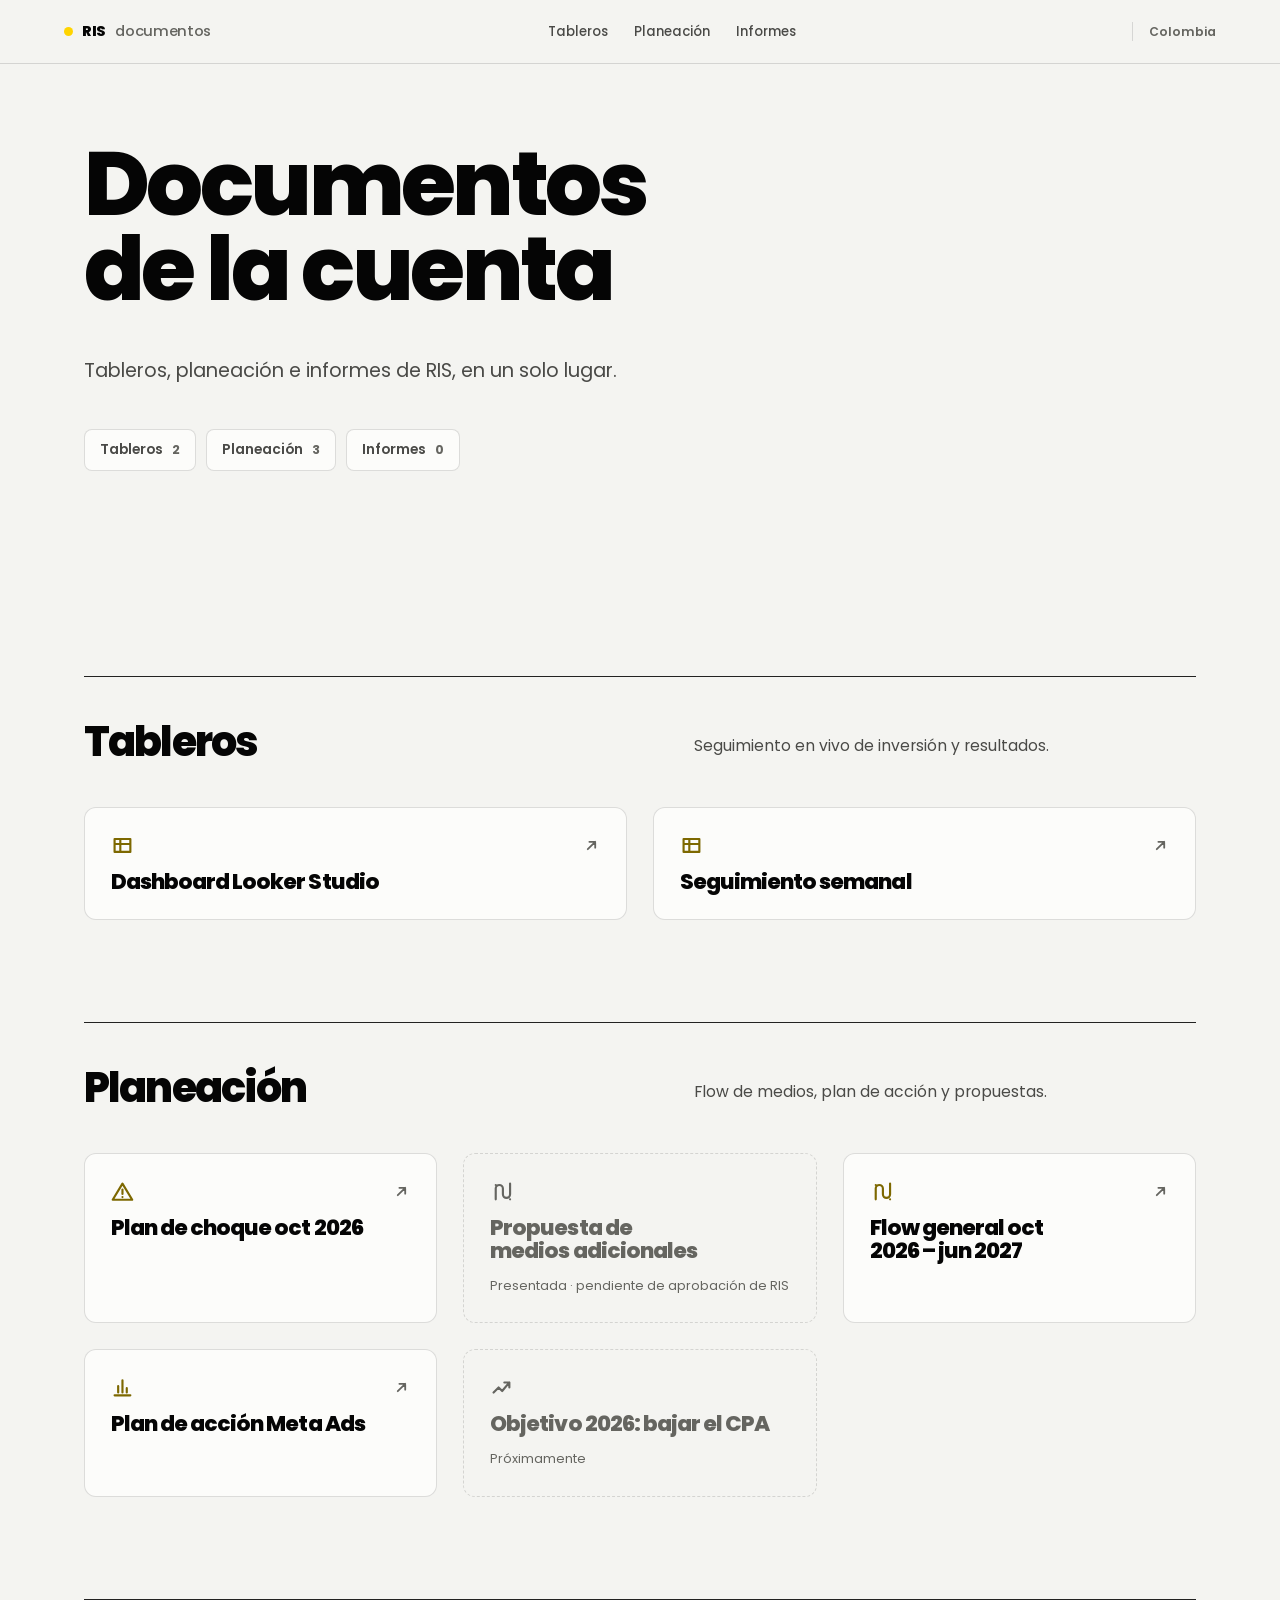
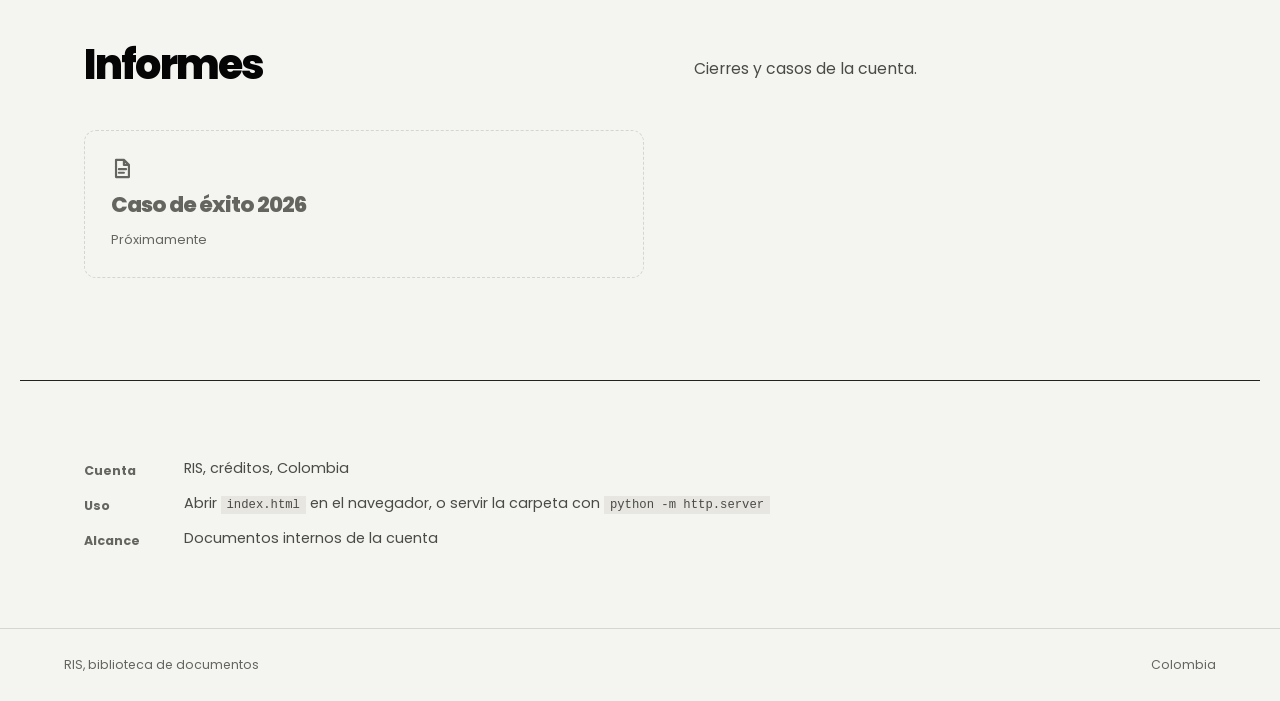
==== commit 16524df5: "Plan de choque: la propuesta de medios ya se presentó y está pendiente de aprobación de RIS Co-Autho" ====
--- a/index.html
+++ b/index.html
@@ -83,7 +83,7 @@
         <svg class="ico ico-lg" aria-hidden="true"><use href="#i-ruta"></use></svg>
       </span>
       <h3>Propuesta de medios adicionales</h3>
-      <p>Prioridad · en preparación</p>
+      <p>Presentada · pendiente de aprobación de RIS</p>
     </div>
 
     <a class="card card-breve" href="./flow-general.html">
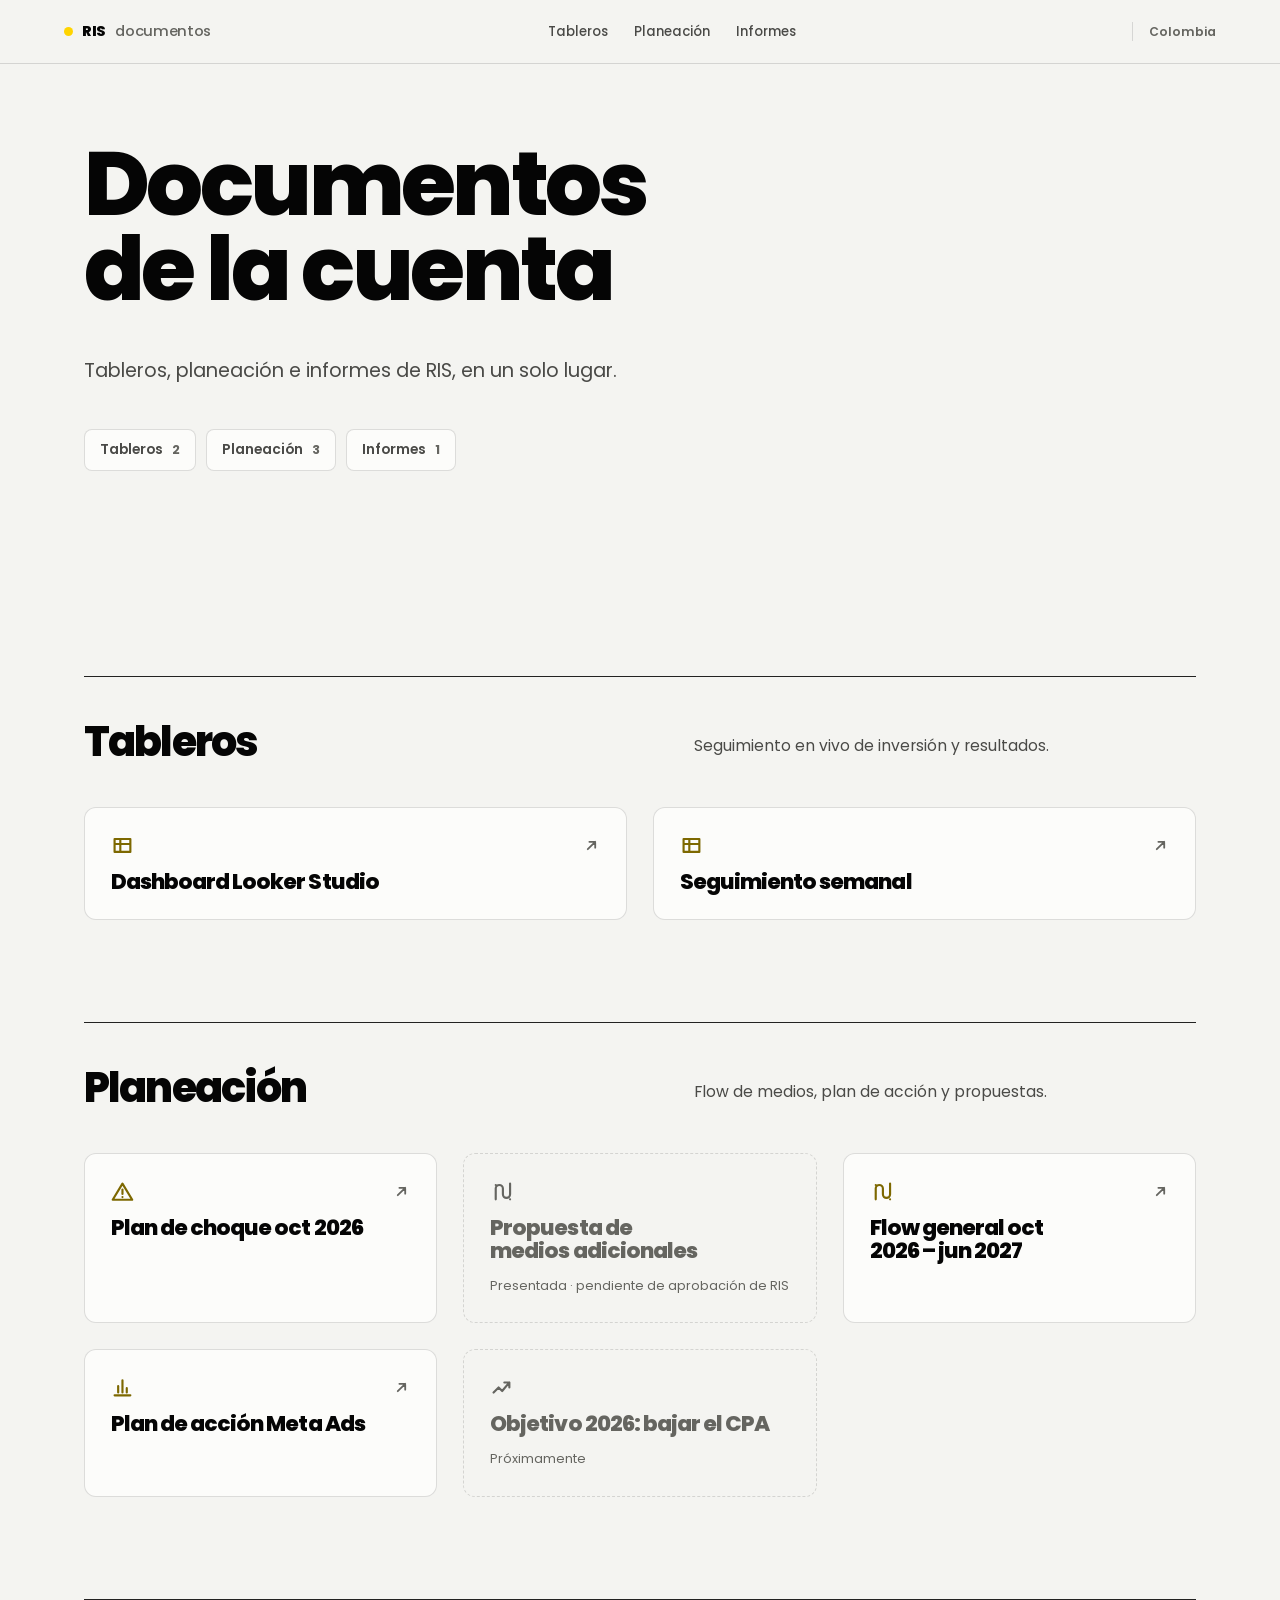
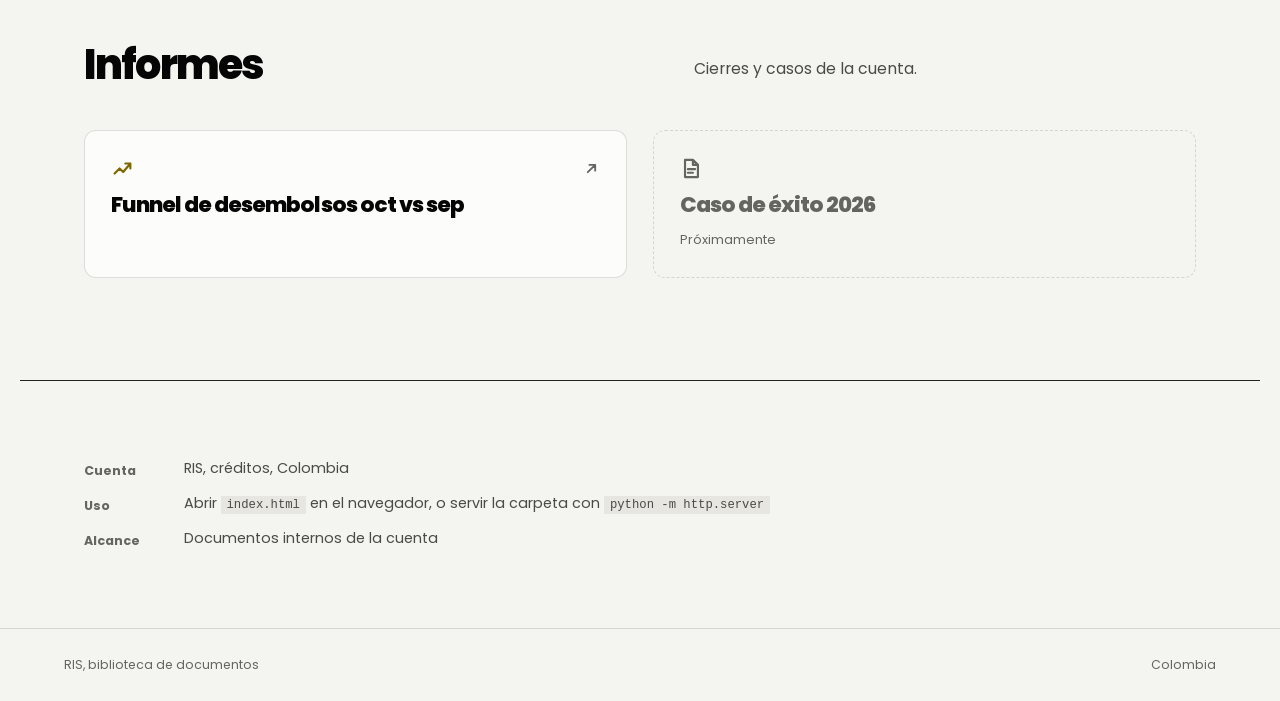
==== commit e5d62030: "Agrega el informe de funnel de desembolsos (oct vs sep, días 1–13) Diagnóstico del funnel con datos " ====
--- a/index.html
+++ b/index.html
@@ -34,7 +34,7 @@
   <nav class="categorias" aria-label="Categorías de documentos">
     <a href="#tableros">Tableros <b>2</b></a>
     <a href="#planeacion">Planeación <b>5</b></a>
-    <a href="#informes">Informes <b>1</b></a>
+    <a href="#informes">Informes <b>2</b></a>
   </nav>
 </section>
 
@@ -119,6 +119,14 @@
   </div>
 
   <div class="shelf">
+    <a class="card card-breve" href="./funnel-desembolsos.html">
+      <span class="card-top">
+        <svg class="ico ico-lg" aria-hidden="true"><use href="#i-tendencia"></use></svg>
+        <svg class="ico" aria-hidden="true"><use href="#i-abrir"></use></svg>
+      </span>
+      <h3>Funnel de desembolsos oct vs sep</h3>
+    </a>
+
     <div class="card card-breve is-empty">
       <span class="card-top">
         <svg class="ico ico-lg" aria-hidden="true"><use href="#i-documento"></use></svg>
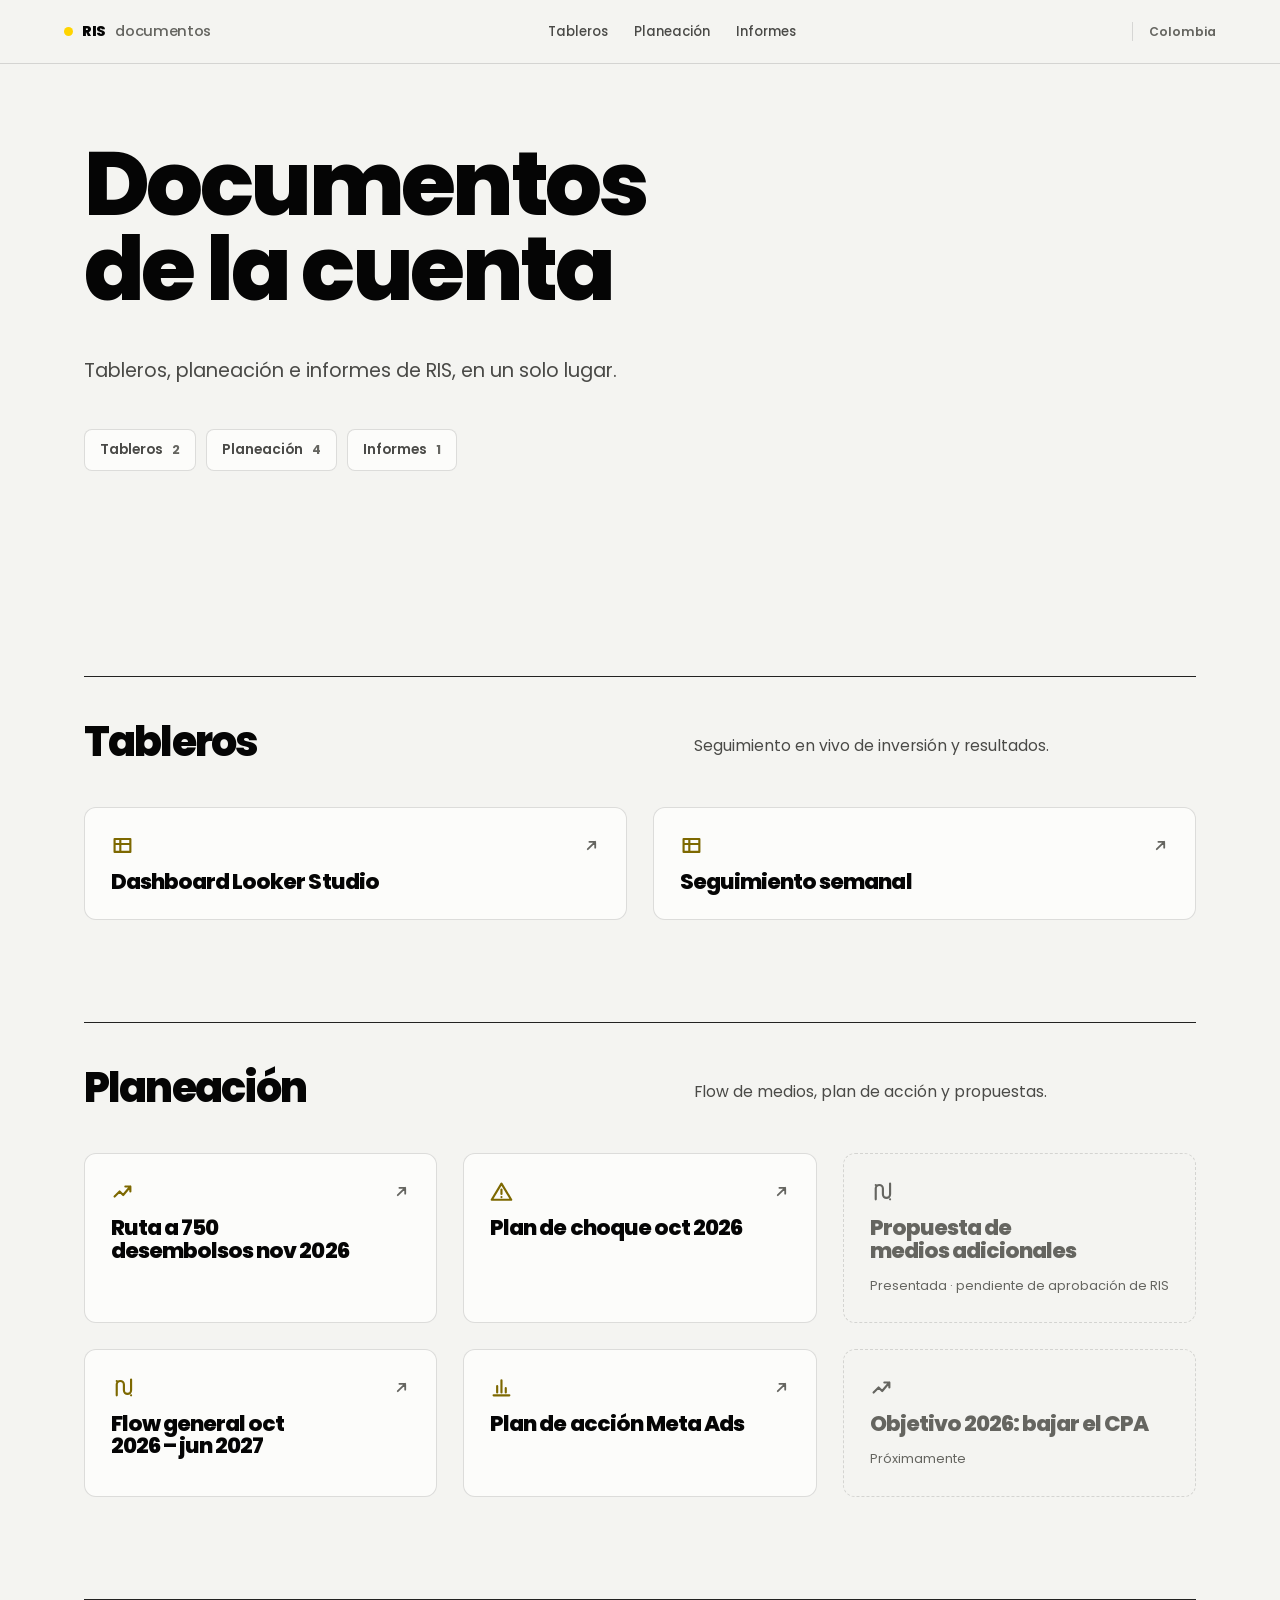
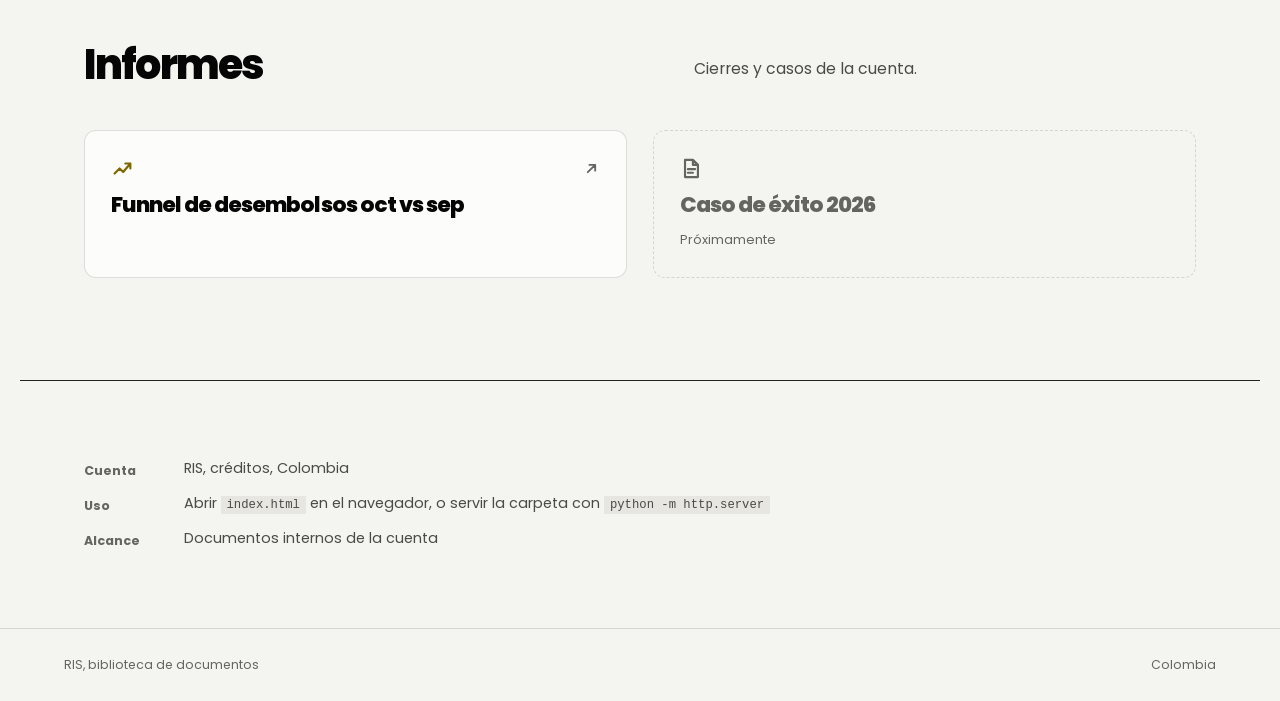
==== commit b0aa6274: "750 desembolosos" ====
--- a/index.html
+++ b/index.html
@@ -33,7 +33,7 @@
   <p class="lede">Tableros, planeación e informes de RIS, en un solo lugar.</p>
   <nav class="categorias" aria-label="Categorías de documentos">
     <a href="#tableros">Tableros <b>2</b></a>
-    <a href="#planeacion">Planeación <b>5</b></a>
+    <a href="#planeacion">Planeación <b>6</b></a>
     <a href="#informes">Informes <b>2</b></a>
   </nav>
 </section>
@@ -70,6 +70,14 @@
   </div>
 
   <div class="shelf">
+    <a class="card card-breve" href="./ruta-750-desembolsos.html">
+      <span class="card-top">
+        <svg class="ico ico-lg" aria-hidden="true"><use href="#i-tendencia"></use></svg>
+        <svg class="ico" aria-hidden="true"><use href="#i-abrir"></use></svg>
+      </span>
+      <h3>Ruta a 750 desembolsos nov 2026</h3>
+    </a>
+
     <a class="card card-breve" href="./plan-de-choque.html">
       <span class="card-top">
         <svg class="ico ico-lg" aria-hidden="true"><use href="#i-alerta"></use></svg>
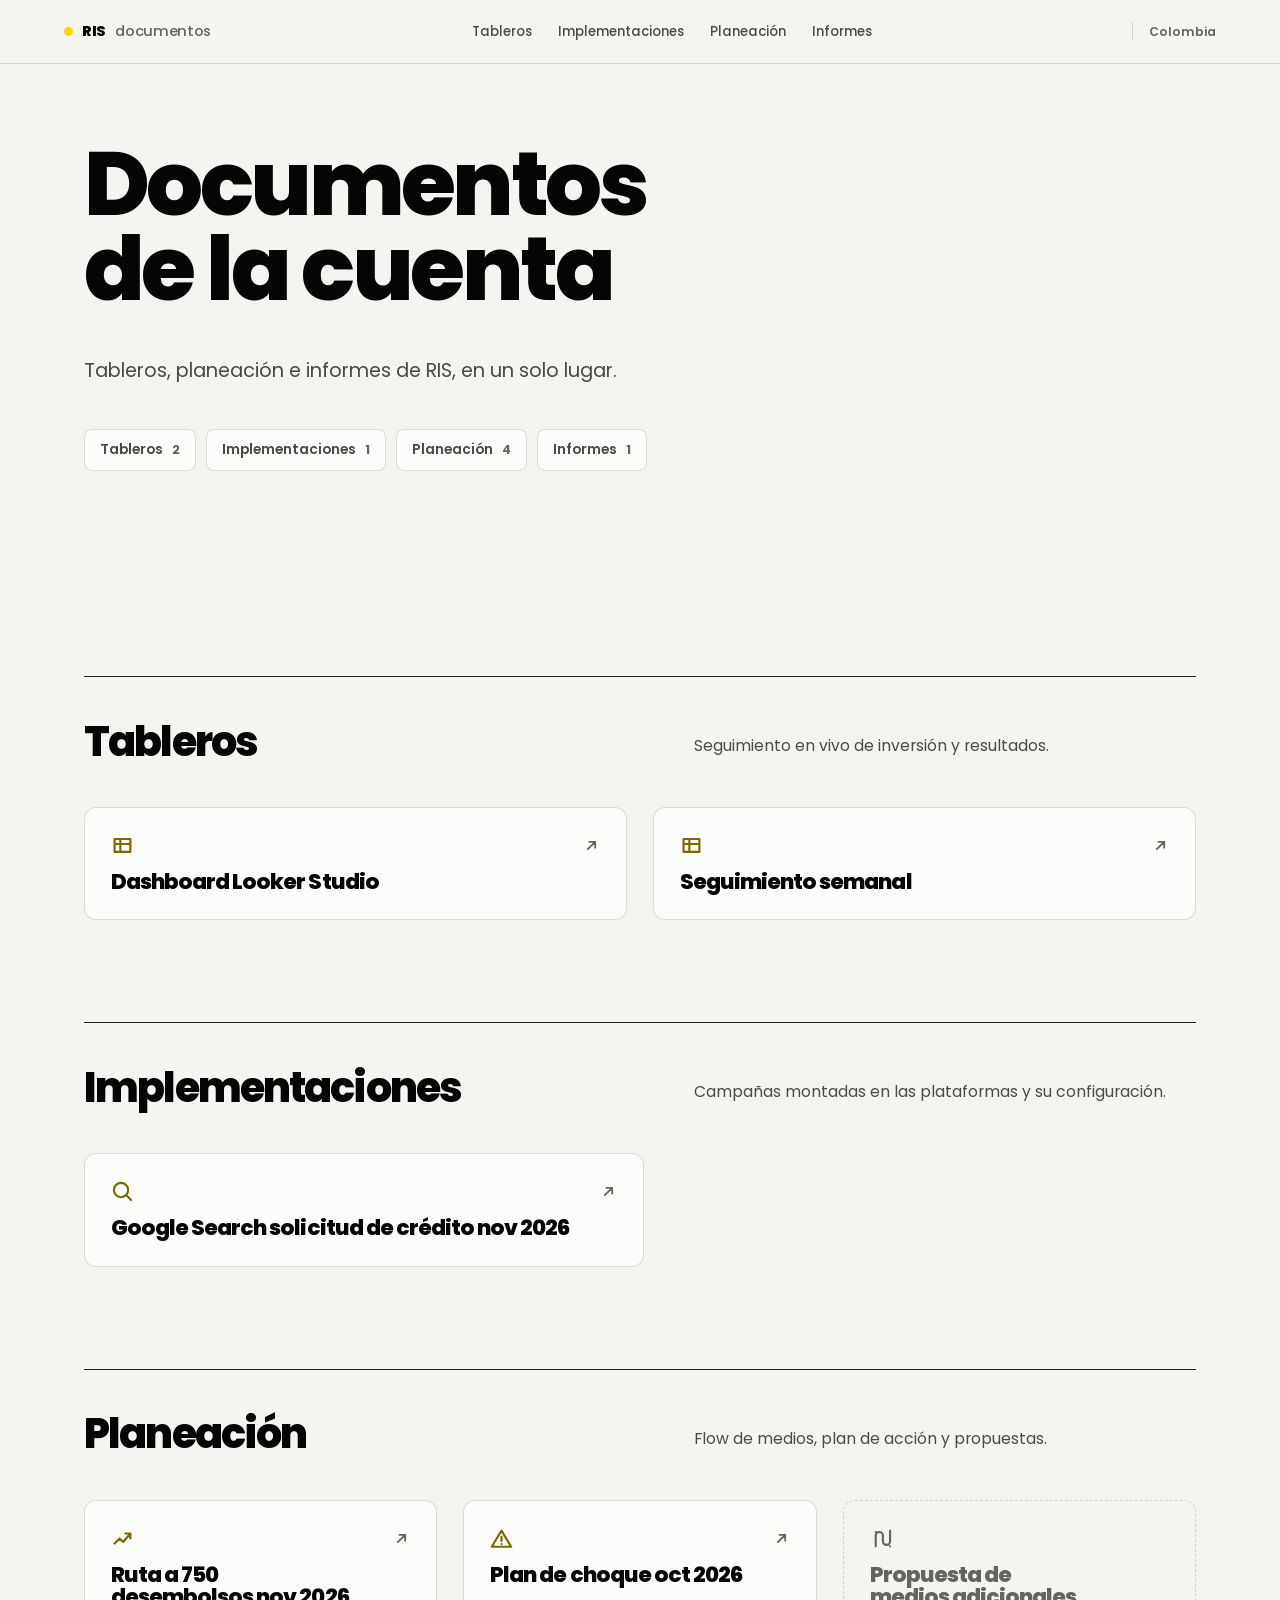
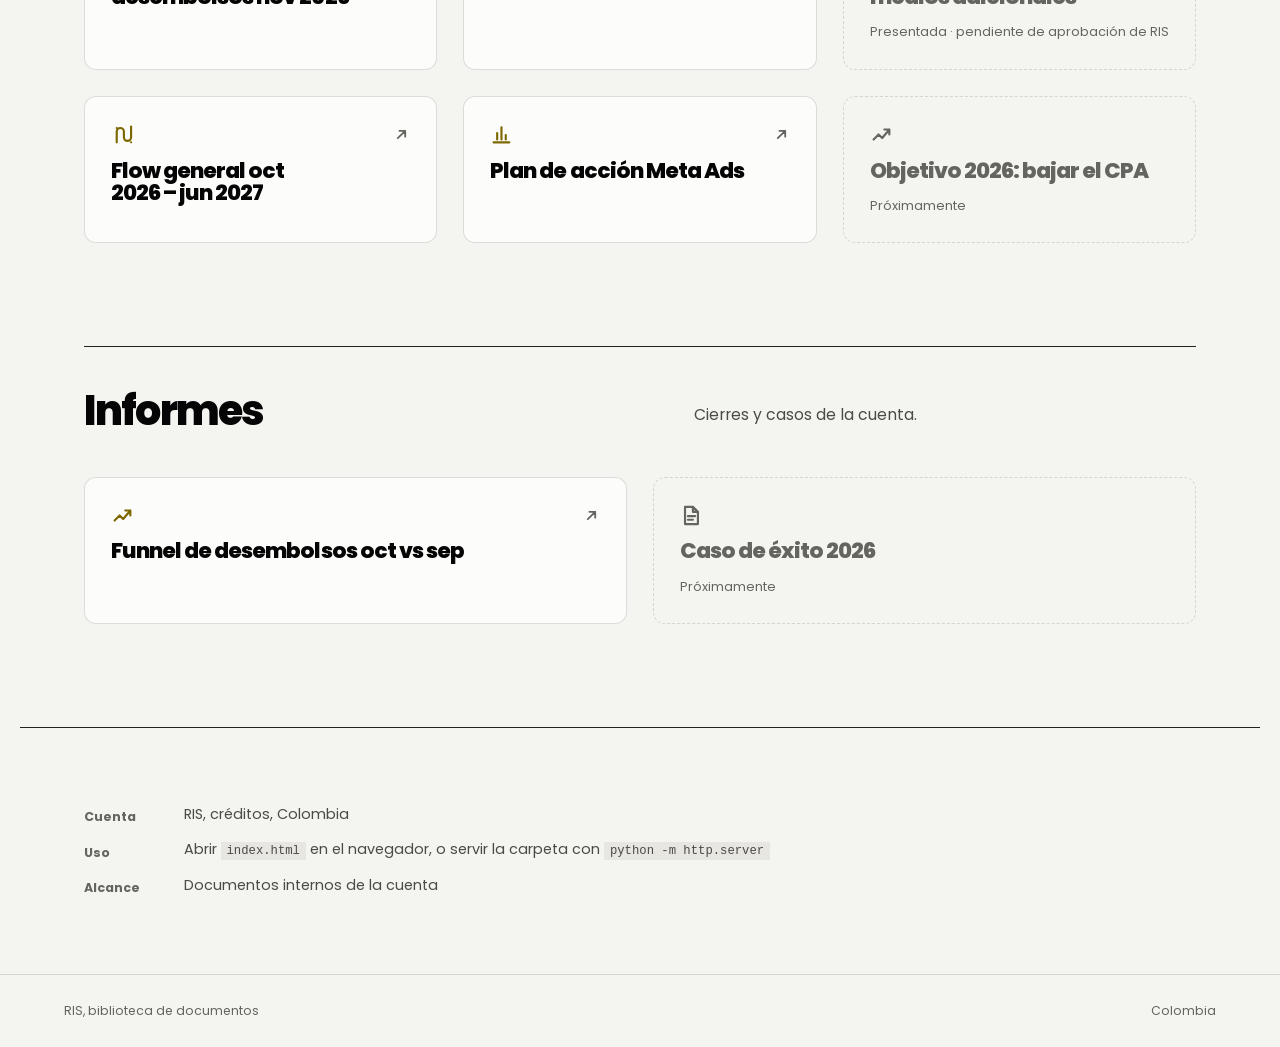
==== commit db26e3c7: "gooogel" ====
--- a/index.html
+++ b/index.html
@@ -20,6 +20,7 @@
   <a class="wordmark" href="index.html"><i></i>RIS <span>documentos</span></a>
   <nav aria-label="Documentos">
     <a href="#tableros">Tableros</a>
+    <a href="#implementaciones">Implementaciones</a>
     <a href="#planeacion">Planeación</a>
     <a href="#informes">Informes</a>
   </nav>
@@ -33,6 +34,7 @@
   <p class="lede">Tableros, planeación e informes de RIS, en un solo lugar.</p>
   <nav class="categorias" aria-label="Categorías de documentos">
     <a href="#tableros">Tableros <b>2</b></a>
+    <a href="#implementaciones">Implementaciones <b>1</b></a>
     <a href="#planeacion">Planeación <b>6</b></a>
     <a href="#informes">Informes <b>2</b></a>
   </nav>
@@ -59,6 +61,23 @@
         <svg class="ico" aria-hidden="true"><use href="#i-abrir"></use></svg>
       </span>
       <h3>Seguimiento semanal</h3>
+    </a>
+  </div>
+</section>
+
+<section class="grupo wrap" id="implementaciones">
+  <div class="grupo-head">
+    <h2>Implementaciones</h2>
+    <p>Campañas montadas en las plataformas y su configuración.</p>
+  </div>
+
+  <div class="shelf">
+    <a class="card card-breve" href="./implementacion-google-search-2026-11-06.html">
+      <span class="card-top">
+        <svg class="ico ico-lg" aria-hidden="true"><use href="#i-buscar"></use></svg>
+        <svg class="ico" aria-hidden="true"><use href="#i-abrir"></use></svg>
+      </span>
+      <h3>Google Search solicitud de crédito nov 2026</h3>
     </a>
   </div>
 </section>
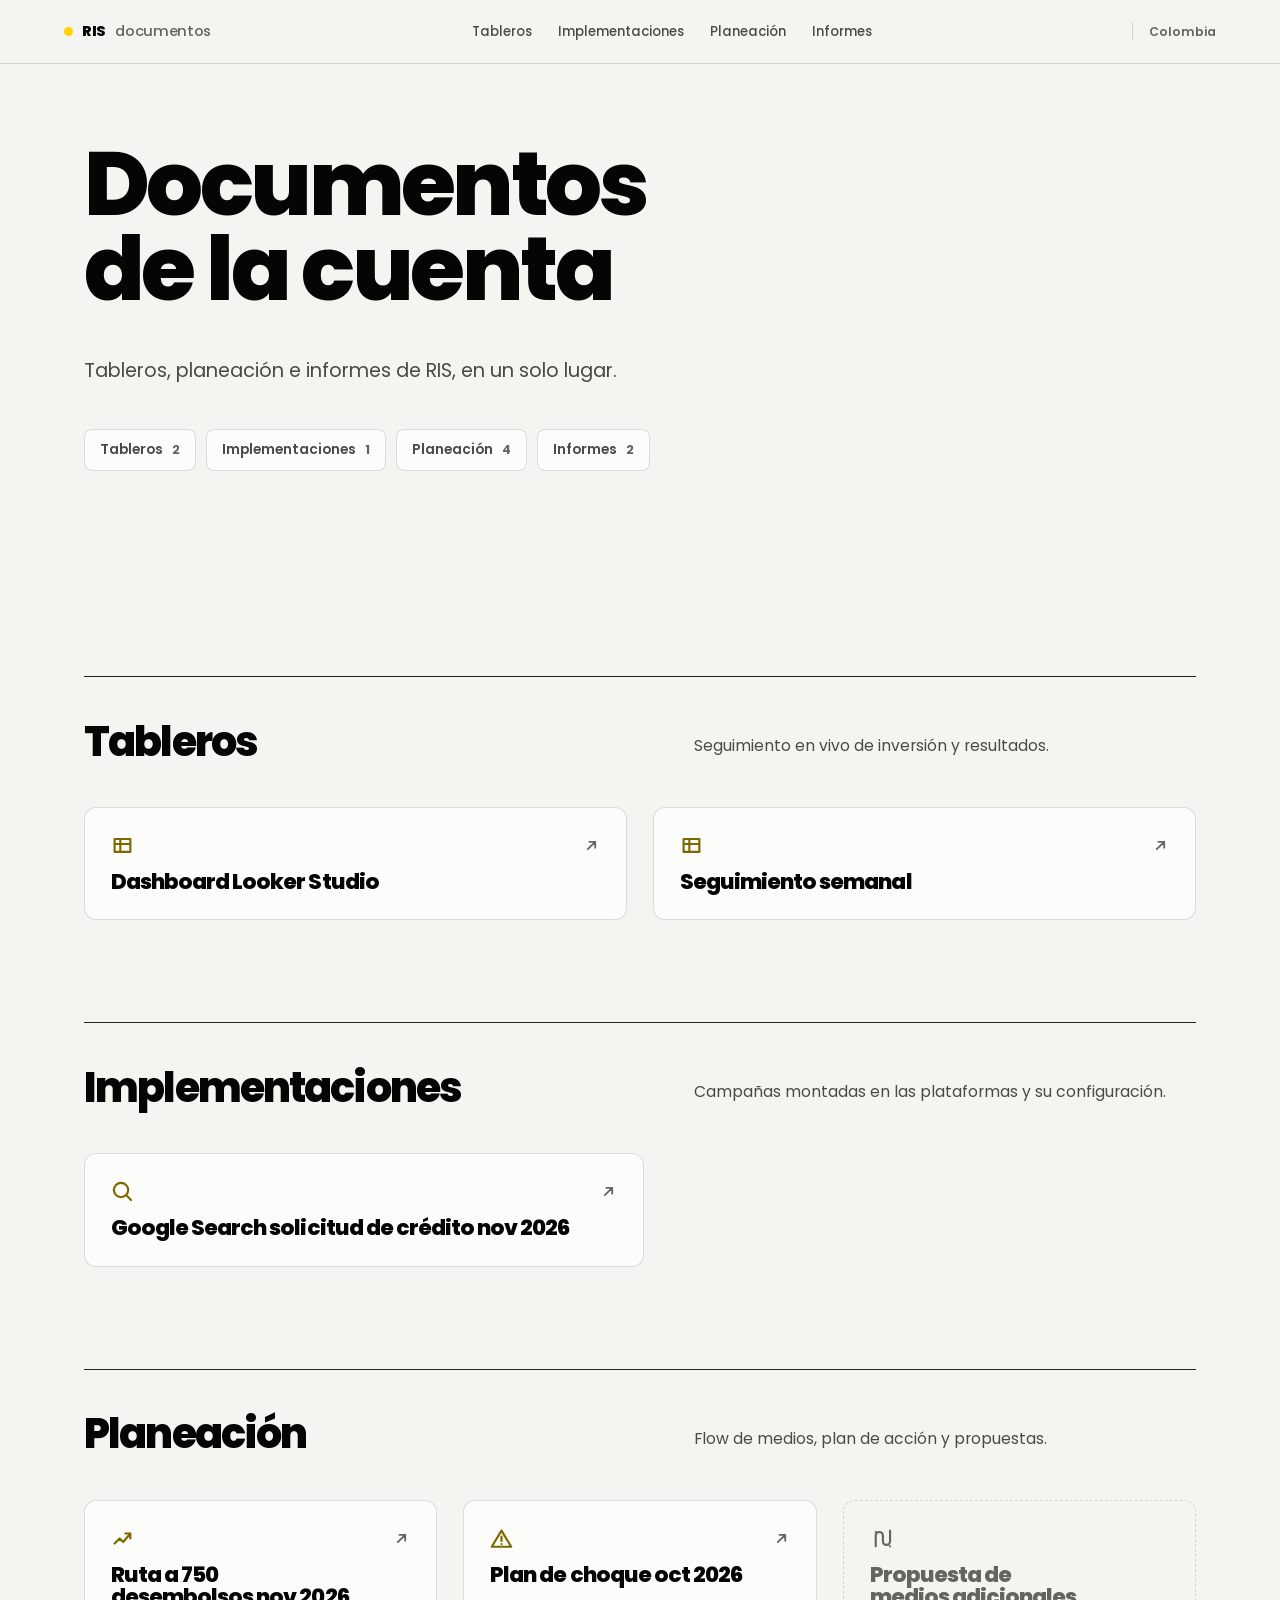
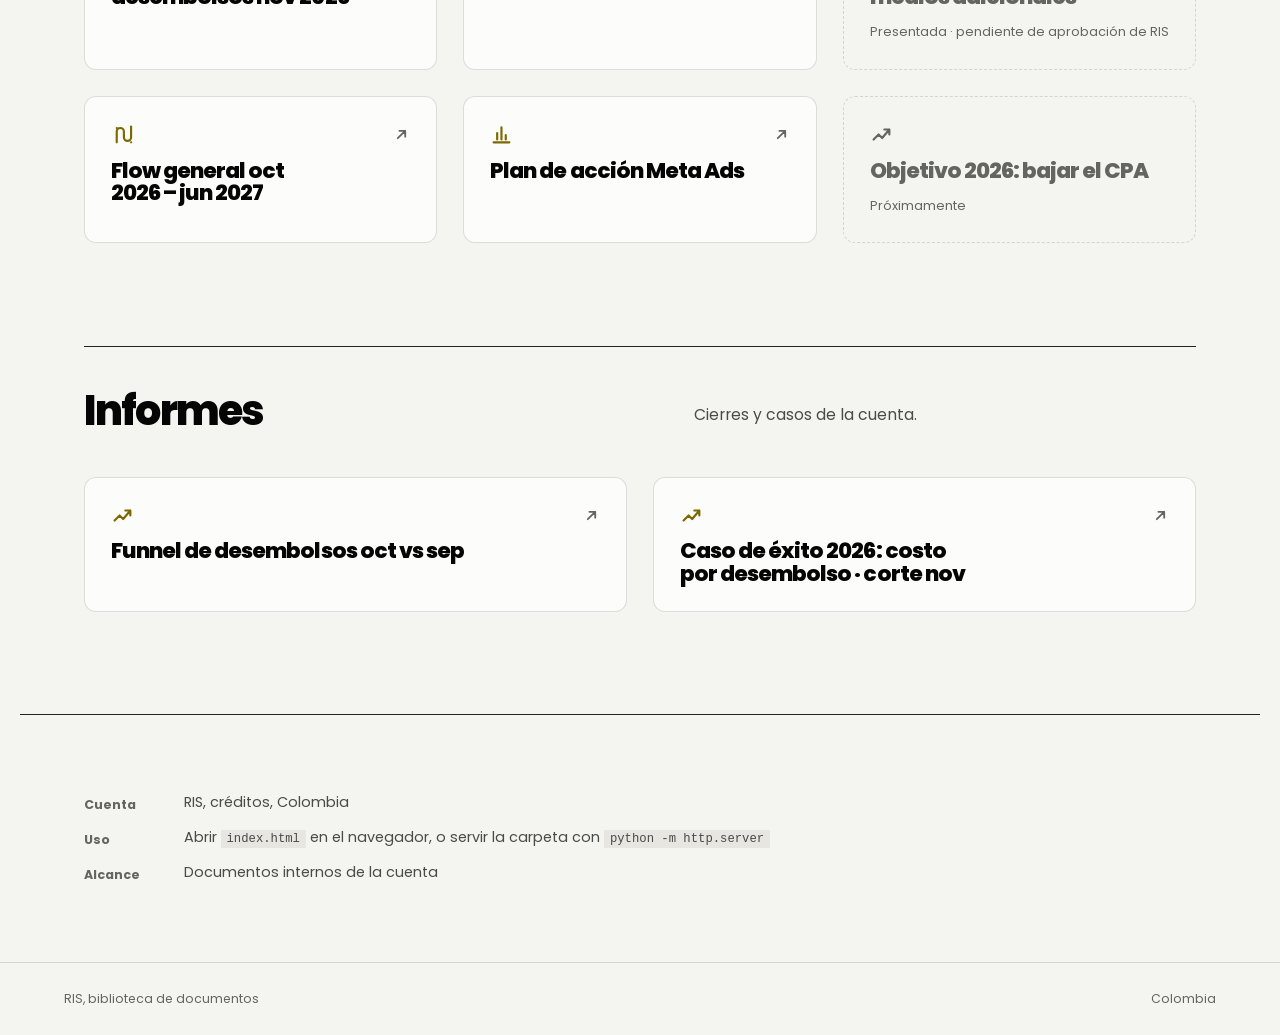
==== commit df451420: "Caso de éxito 2026: costo por desembolso con corte a noviembre y nuevos medios Co-Authored-By: Claud" ====
--- a/index.html
+++ b/index.html
@@ -154,13 +154,13 @@
       <h3>Funnel de desembolsos oct vs sep</h3>
     </a>
 
-    <div class="card card-breve is-empty">
+    <a class="card card-breve" href="./caso-exito-costo-desembolso-2026.html">
       <span class="card-top">
-        <svg class="ico ico-lg" aria-hidden="true"><use href="#i-documento"></use></svg>
+        <svg class="ico ico-lg" aria-hidden="true"><use href="#i-tendencia"></use></svg>
+        <svg class="ico" aria-hidden="true"><use href="#i-abrir"></use></svg>
       </span>
-      <h3>Caso de éxito 2026</h3>
-      <p>Próximamente</p>
-    </div>
+      <h3>Caso de éxito 2026: costo por desembolso · corte nov</h3>
+    </a>
   </div>
 </section>
 
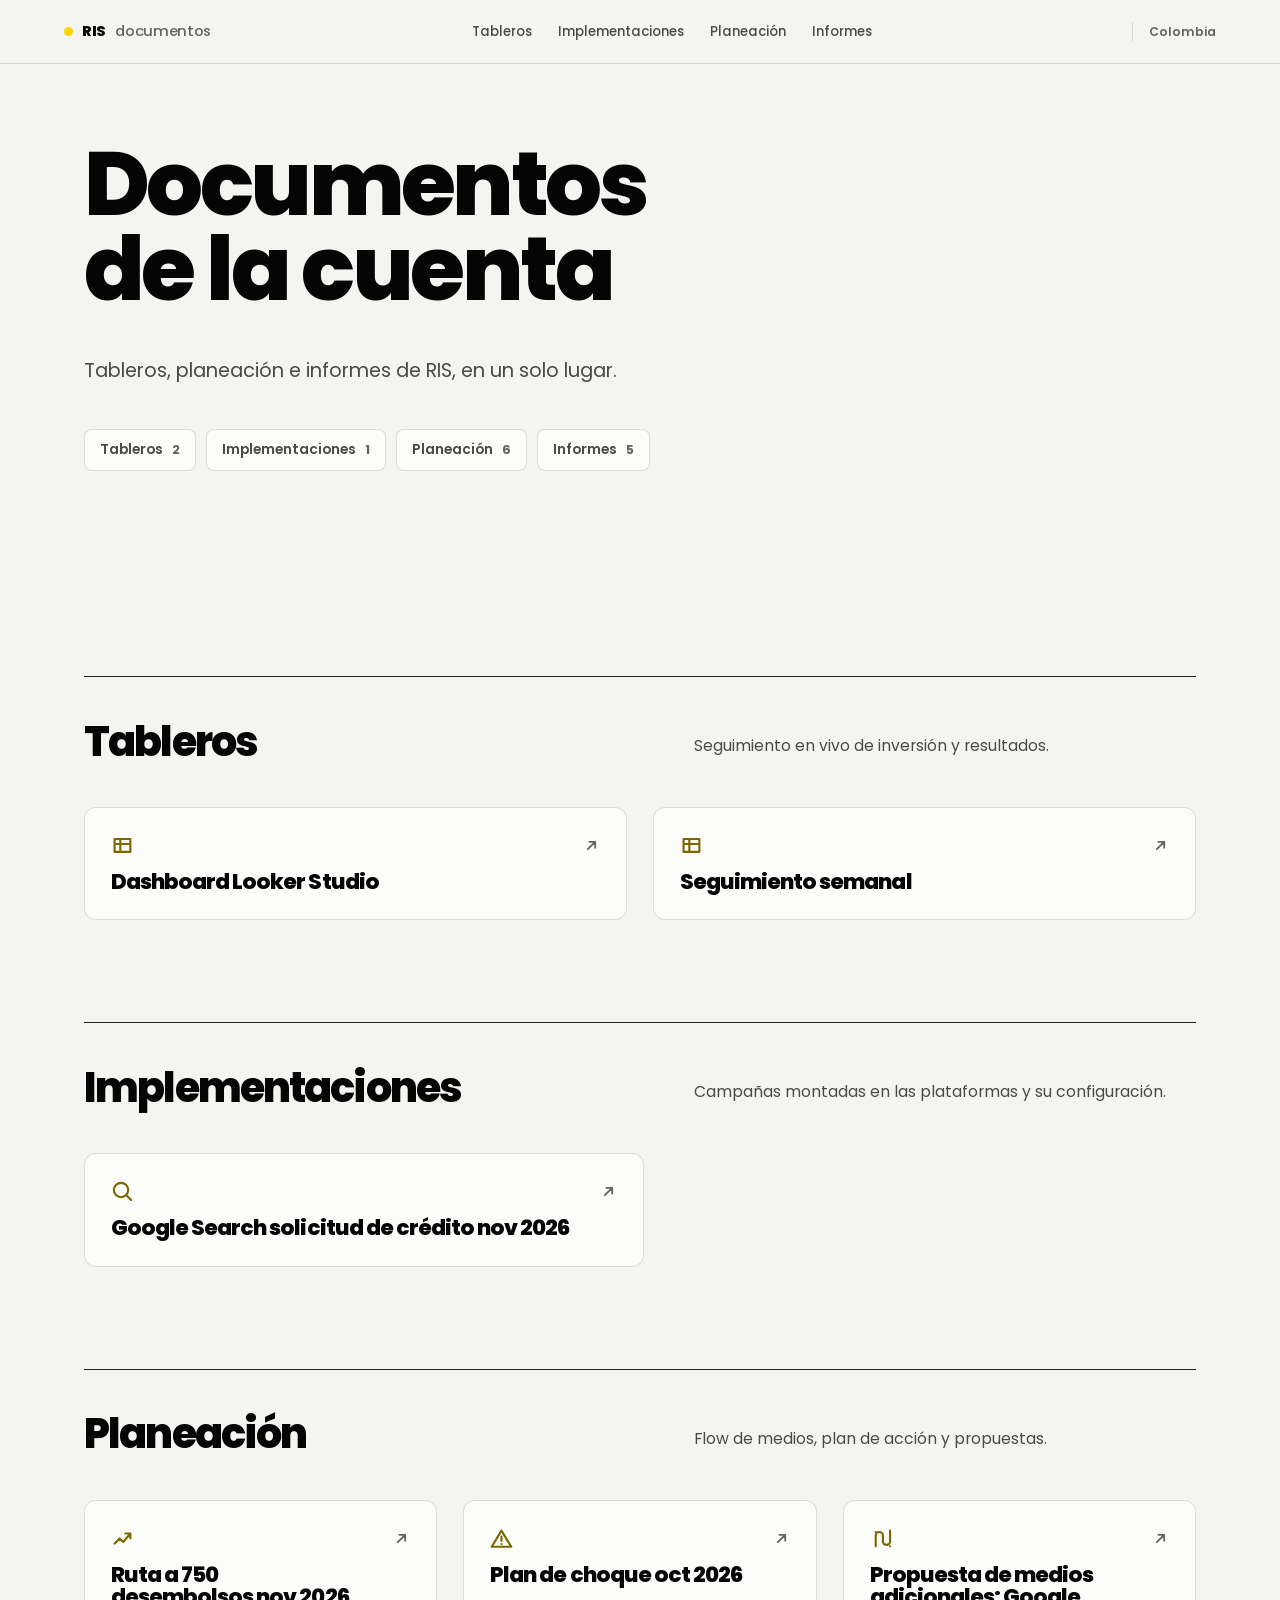
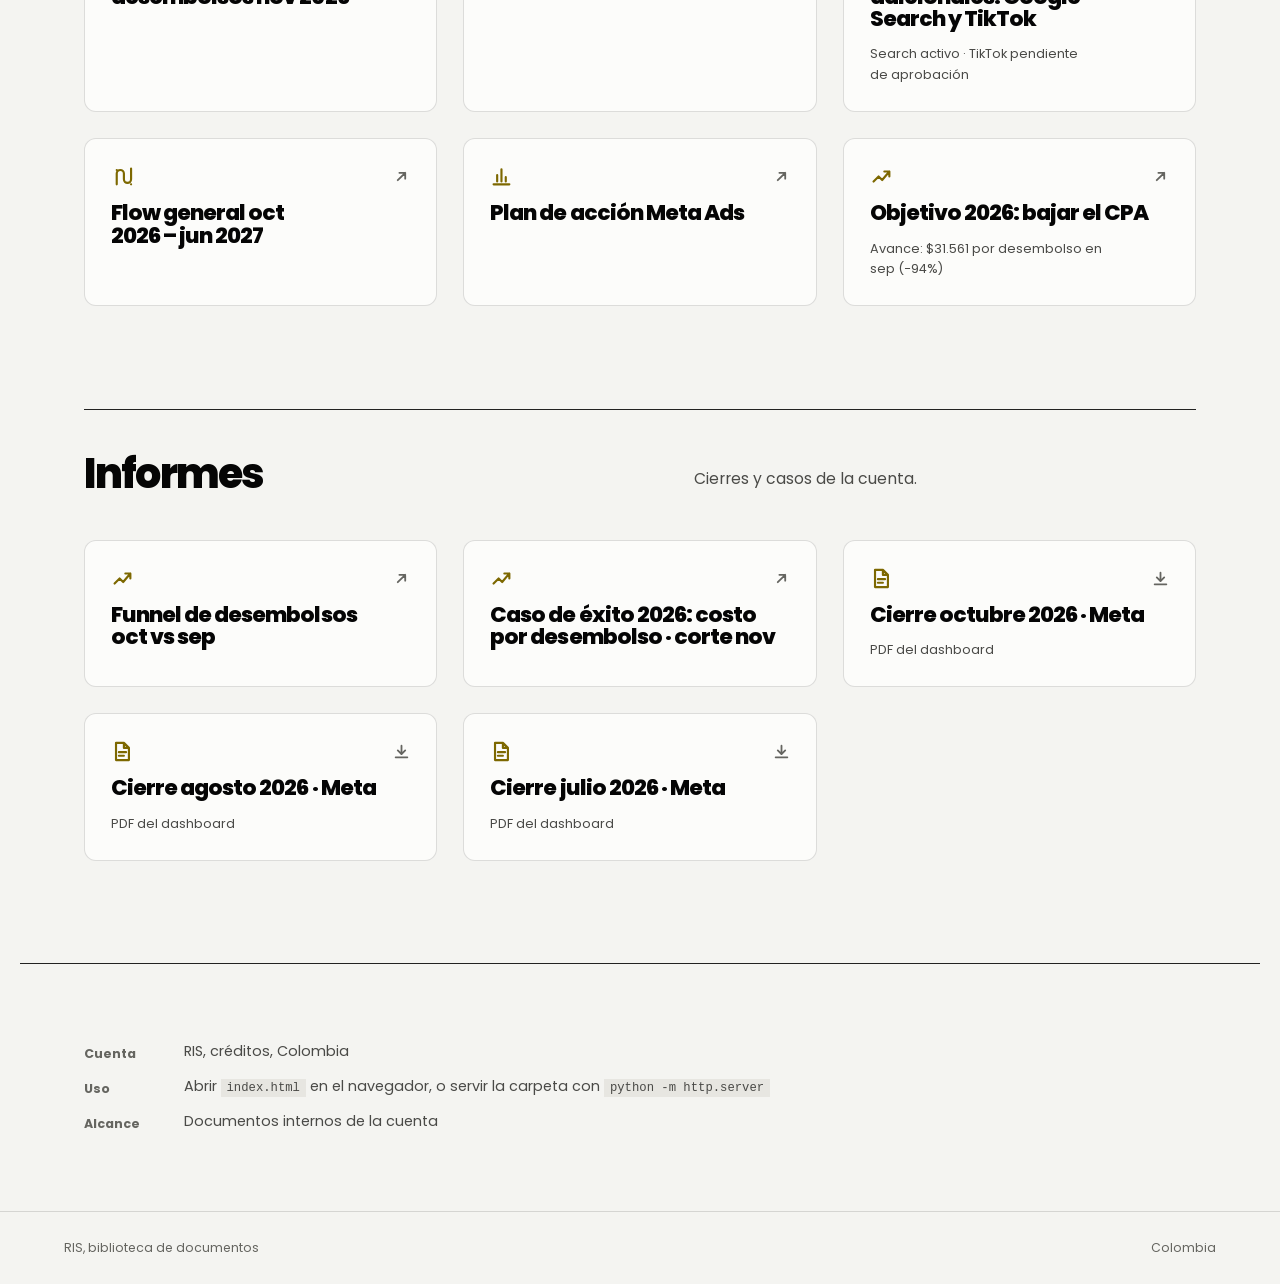
==== commit 48506ebf: "Propuesta de medios adicionales, cierres mensuales y tarjeta de objetivo CPA - Reporte de la propues" ====
--- a/index.html
+++ b/index.html
@@ -36,7 +36,7 @@
     <a href="#tableros">Tableros <b>2</b></a>
     <a href="#implementaciones">Implementaciones <b>1</b></a>
     <a href="#planeacion">Planeación <b>6</b></a>
-    <a href="#informes">Informes <b>2</b></a>
+    <a href="#informes">Informes <b>5</b></a>
   </nav>
 </section>
 
@@ -105,13 +105,14 @@
       <h3>Plan de choque oct 2026</h3>
     </a>
 
-    <div class="card card-breve is-empty">
+    <a class="card card-breve" href="./propuesta-medios-adicionales.html">
       <span class="card-top">
         <svg class="ico ico-lg" aria-hidden="true"><use href="#i-ruta"></use></svg>
-      </span>
-      <h3>Propuesta de medios adicionales</h3>
-      <p>Presentada · pendiente de aprobación de RIS</p>
-    </div>
+        <svg class="ico" aria-hidden="true"><use href="#i-abrir"></use></svg>
+      </span>
+      <h3>Propuesta de medios adicionales: Google Search y TikTok</h3>
+      <p>Search activo · TikTok pendiente de aprobación</p>
+    </a>
 
     <a class="card card-breve" href="./flow-general.html">
       <span class="card-top">
@@ -129,13 +130,14 @@
       <h3>Plan de acción Meta Ads</h3>
     </a>
 
-    <div class="card card-breve is-empty">
-      <span class="card-top">
-        <svg class="ico ico-lg" aria-hidden="true"><use href="#i-tendencia"></use></svg>
+    <a class="card card-breve" href="./caso-exito-costo-desembolso-2026.html">
+      <span class="card-top">
+        <svg class="ico ico-lg" aria-hidden="true"><use href="#i-tendencia"></use></svg>
+        <svg class="ico" aria-hidden="true"><use href="#i-abrir"></use></svg>
       </span>
       <h3>Objetivo 2026: bajar el CPA</h3>
-      <p>Próximamente</p>
-    </div>
+      <p>Avance: $31.561 por desembolso en sep (−94%)</p>
+    </a>
   </div>
 </section>
 
@@ -160,6 +162,33 @@
         <svg class="ico" aria-hidden="true"><use href="#i-abrir"></use></svg>
       </span>
       <h3>Caso de éxito 2026: costo por desembolso · corte nov</h3>
+    </a>
+
+    <a class="card card-breve" href="./cierres/cierre-meta-2026-10-octubre.pdf" target="_blank" rel="noopener">
+      <span class="card-top">
+        <svg class="ico ico-lg" aria-hidden="true"><use href="#i-documento"></use></svg>
+        <svg class="ico" aria-hidden="true"><use href="#i-descargar"></use></svg>
+      </span>
+      <h3>Cierre octubre 2026 · Meta</h3>
+      <p>PDF del dashboard</p>
+    </a>
+
+    <a class="card card-breve" href="./cierres/cierre-meta-2026-08-agosto.pdf" target="_blank" rel="noopener">
+      <span class="card-top">
+        <svg class="ico ico-lg" aria-hidden="true"><use href="#i-documento"></use></svg>
+        <svg class="ico" aria-hidden="true"><use href="#i-descargar"></use></svg>
+      </span>
+      <h3>Cierre agosto 2026 · Meta</h3>
+      <p>PDF del dashboard</p>
+    </a>
+
+    <a class="card card-breve" href="./cierres/cierre-meta-2026-07-julio.pdf" target="_blank" rel="noopener">
+      <span class="card-top">
+        <svg class="ico ico-lg" aria-hidden="true"><use href="#i-documento"></use></svg>
+        <svg class="ico" aria-hidden="true"><use href="#i-descargar"></use></svg>
+      </span>
+      <h3>Cierre julio 2026 · Meta</h3>
+      <p>PDF del dashboard</p>
     </a>
   </div>
 </section>
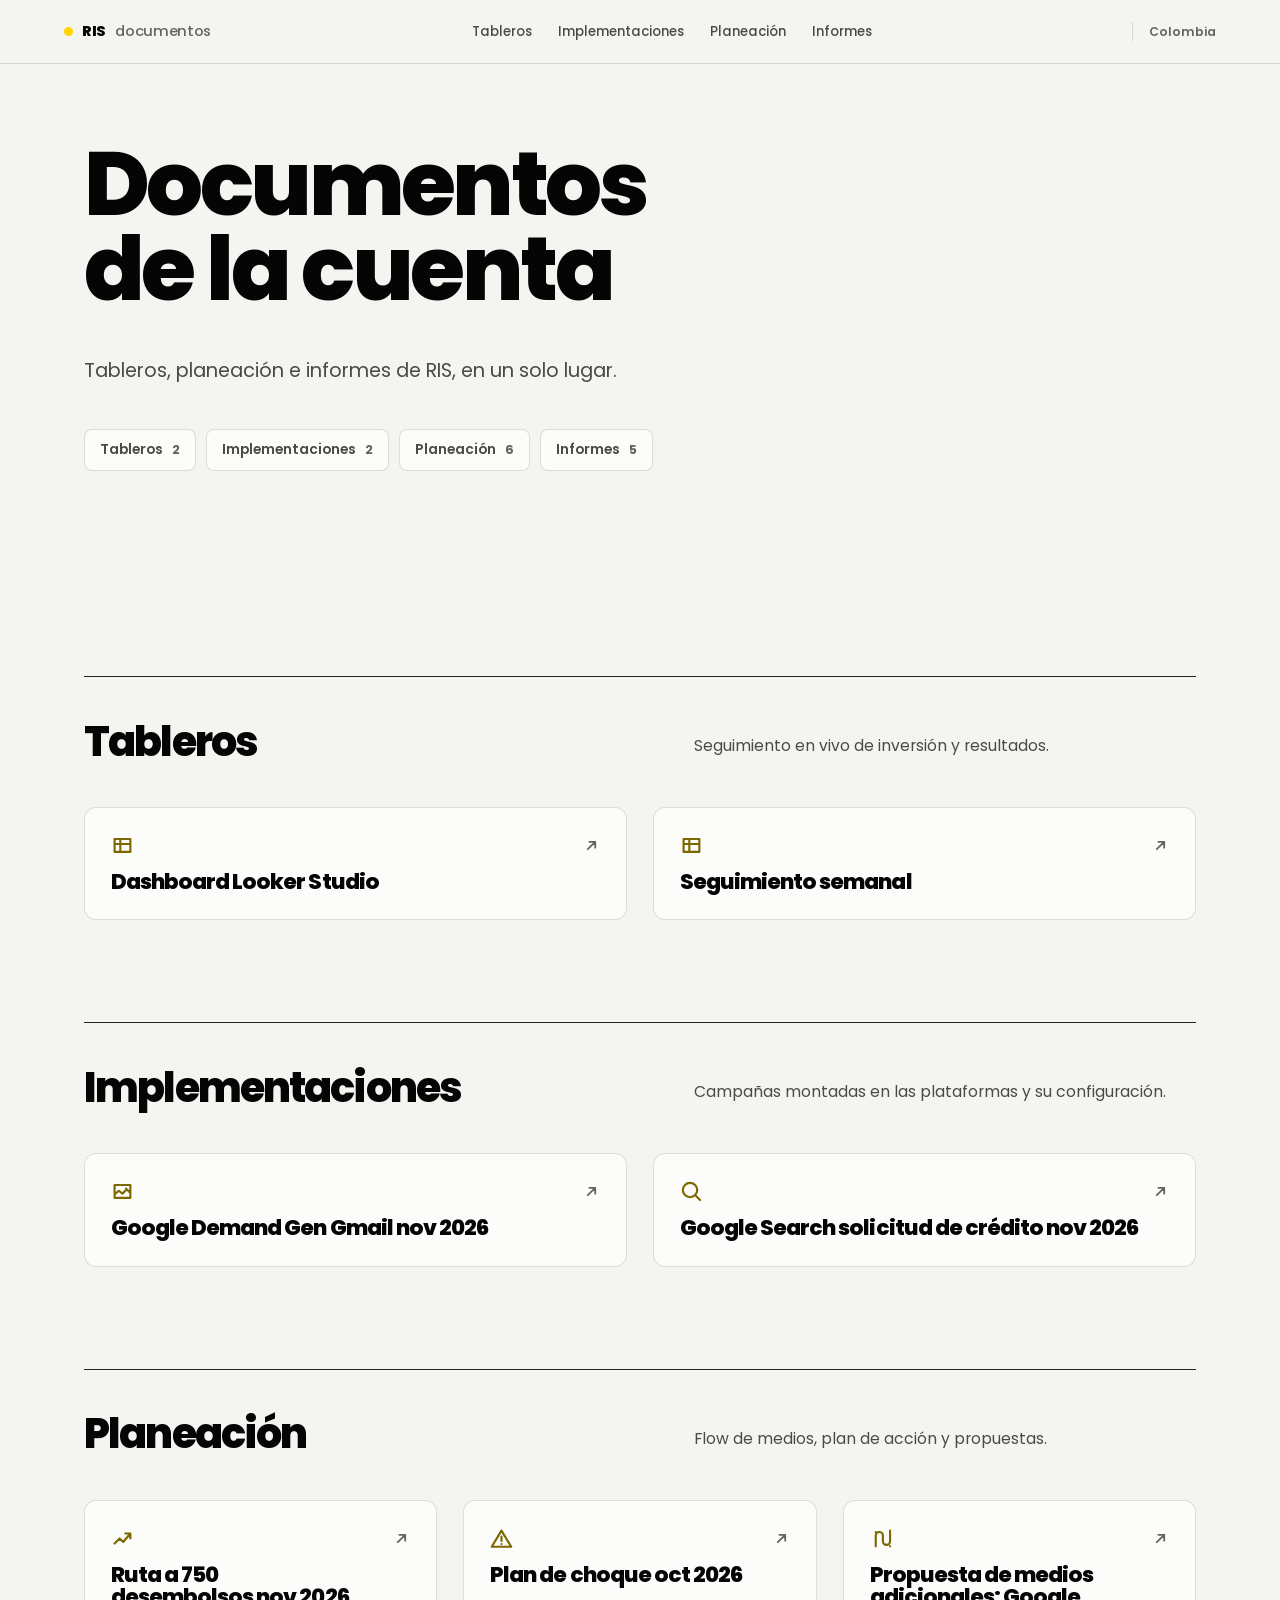
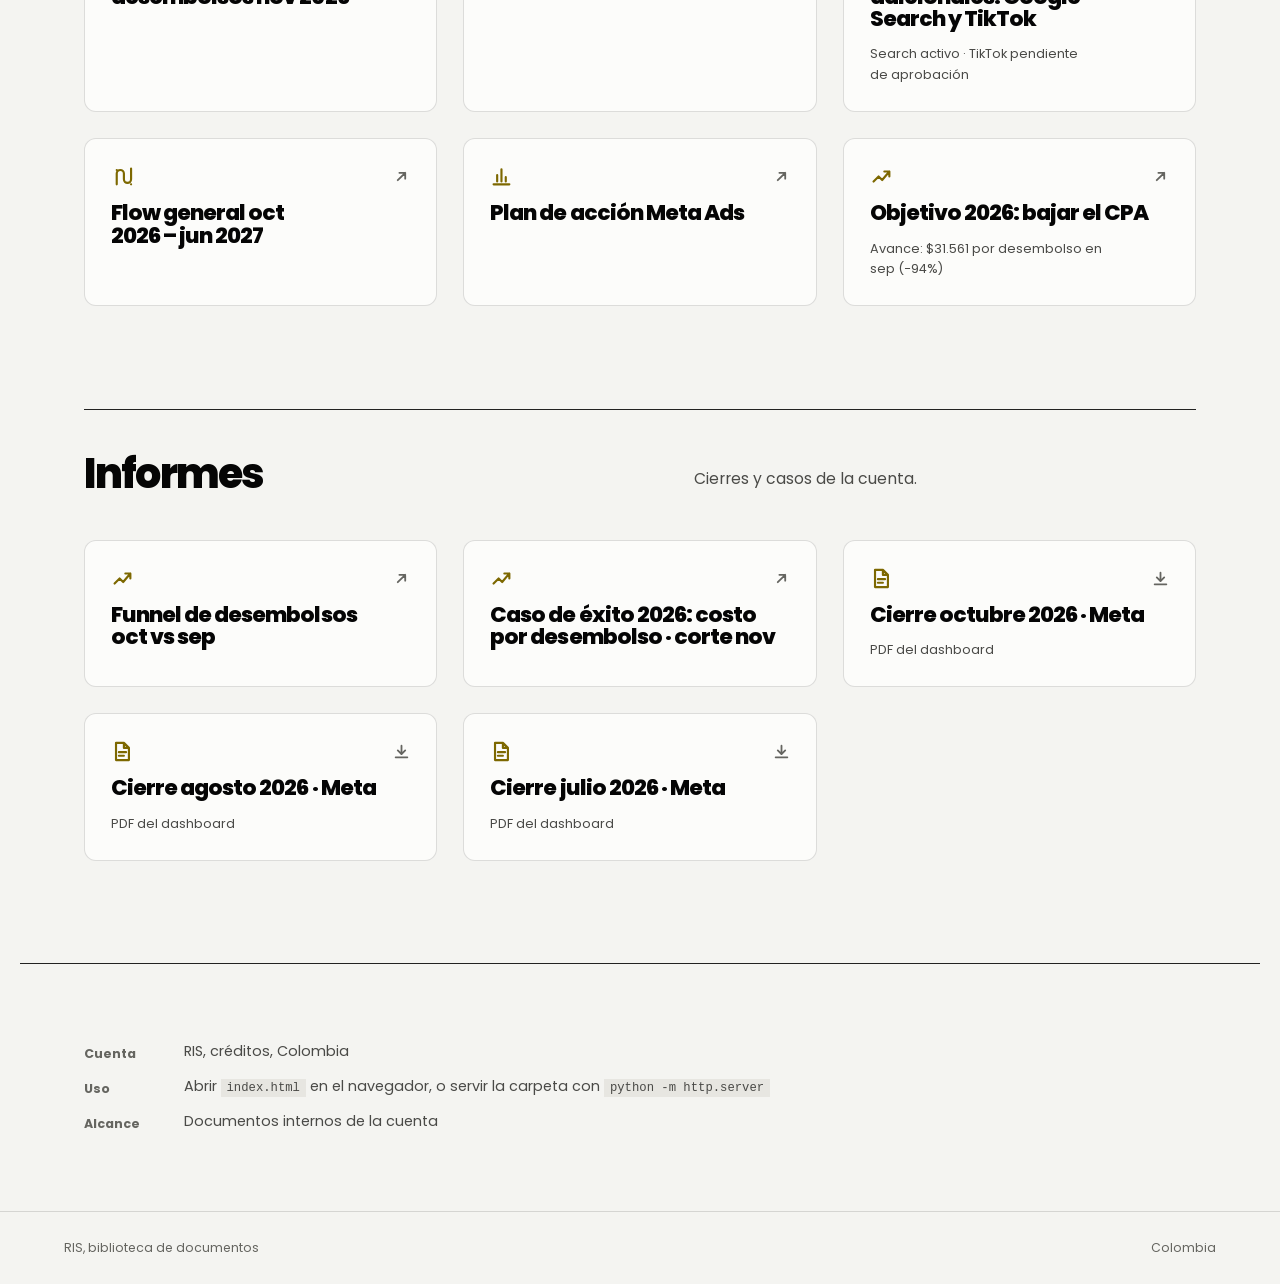
==== commit 0b77966a: "13/11" ====
--- a/index.html
+++ b/index.html
@@ -34,7 +34,7 @@
   <p class="lede">Tableros, planeación e informes de RIS, en un solo lugar.</p>
   <nav class="categorias" aria-label="Categorías de documentos">
     <a href="#tableros">Tableros <b>2</b></a>
-    <a href="#implementaciones">Implementaciones <b>1</b></a>
+    <a href="#implementaciones">Implementaciones <b>2</b></a>
     <a href="#planeacion">Planeación <b>6</b></a>
     <a href="#informes">Informes <b>5</b></a>
   </nav>
@@ -72,6 +72,14 @@
   </div>
 
   <div class="shelf">
+    <a class="card card-breve" href="./implementacion-google-demandgen-gmail-2026-11-13.html">
+      <span class="card-top">
+        <svg class="ico ico-lg" aria-hidden="true"><use href="#i-pieza"></use></svg>
+        <svg class="ico" aria-hidden="true"><use href="#i-abrir"></use></svg>
+      </span>
+      <h3>Google Demand Gen Gmail nov 2026</h3>
+    </a>
+
     <a class="card card-breve" href="./implementacion-google-search-2026-11-06.html">
       <span class="card-top">
         <svg class="ico ico-lg" aria-hidden="true"><use href="#i-buscar"></use></svg>
